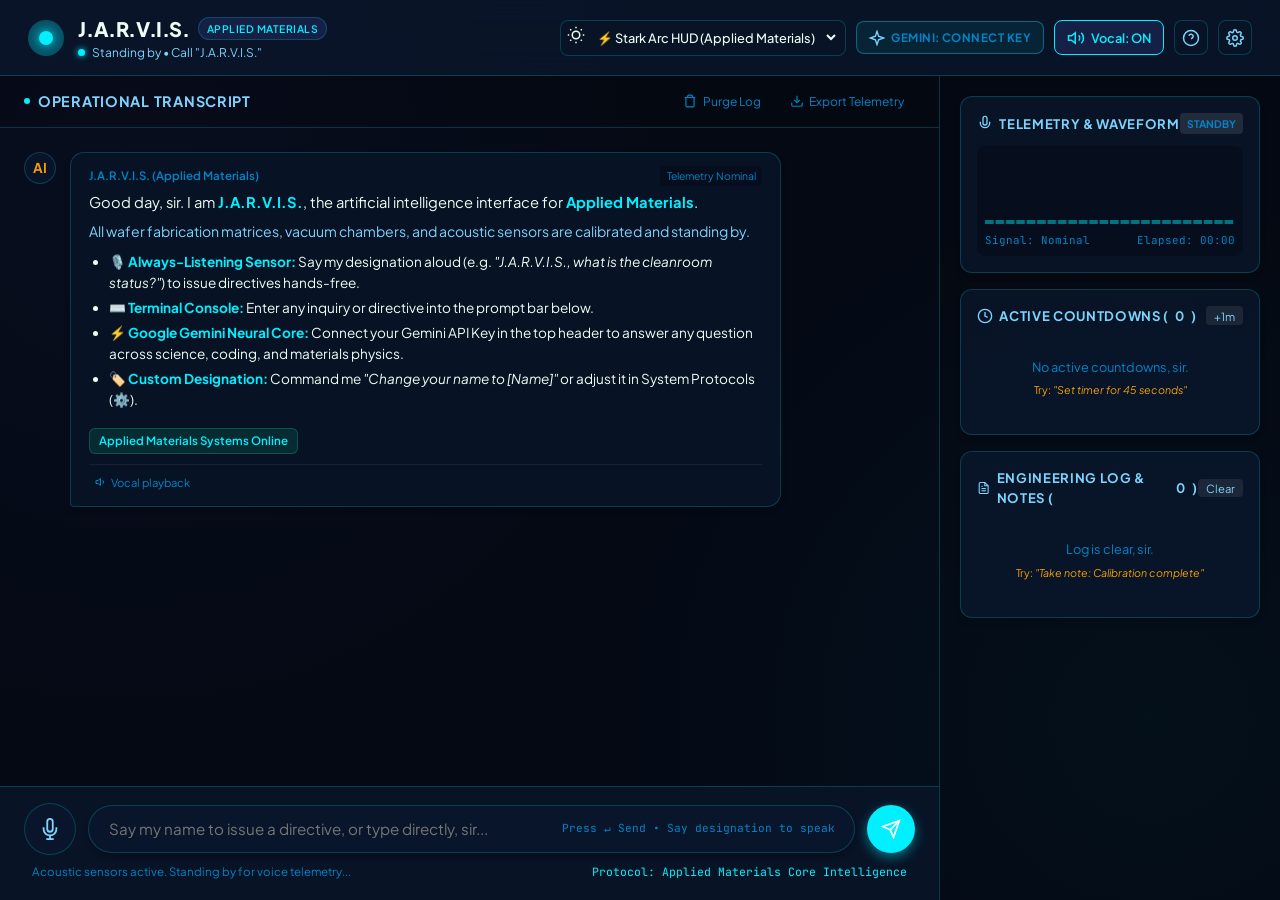
==== index.html @ e37ad1b0 "feat: implement frontend styling, layout, and assistant interface for VOXAI" ====
<!DOCTYPE html>
<html lang="en" data-theme="stark">
<head>
  <meta charset="UTF-8">
  <meta name="viewport" content="width=device-width, initial-scale=1.0">
  <title>J.A.R.V.I.S. - Applied Materials Systems Interface</title>
  <link rel="stylesheet" href="css/styles.css">
  <link rel="preconnect" href="https://fonts.googleapis.com">
  <link rel="preconnect" href="https://fonts.gstatic.com" crossorigin>
  <link href="https://fonts.googleapis.com/css2?family=Plus+Jakarta+Sans:wght@300;400;500;600;700;800&family=JetBrains+Mono:wght@400;500;700&display=swap" rel="stylesheet">
</head>
<body>
  <div class="app-layout">
    <!-- Header -->
    <header class="app-header">
      <div class="header-left">
        <div class="brand-logo">
          <div class="ai-orb" id="aiOrb" title="Arc Reactor Interface">
            <span class="orb-core"></span>
            <span class="orb-glow"></span>
          </div>
          <div class="brand-text">
            <h1><span id="assistantNameLabel">J.A.R.V.I.S.</span> <span class="badge">Applied Materials</span></h1>
            <p class="status-indicator" id="systemStatus">
              <span class="status-dot"></span>
              <span class="status-text">All Systems Nominal</span>
            </p>
          </div>
        </div>
      </div>

      <div class="header-right">
        <!-- Theme Selector -->
        <div class="control-group">
          <label for="themeSelect" class="icon-btn" title="Change Visual Protocol">
            <svg width="18" height="18" viewBox="0 0 24 24" fill="none" stroke="currentColor" stroke-width="2">
              <circle cx="12" cy="12" r="5"/>
              <path d="M12 1v2M12 21v2M4.22 4.22l1.42 1.42M18.36 18.36l1.42 1.42M1 12h2M21 12h2M4.22 19.78l1.42-1.42M18.36 5.64l1.42-1.42"/>
            </svg>
          </label>
          <select id="themeSelect" class="theme-dropdown" title="Select Visual Protocol">
            <option value="stark" selected>⚡ Stark Arc HUD (Applied Materials)</option>
            <option value="dark">🌙 Default Dark HUD</option>
            <option value="light">☀️ Default Light HUD</option>
          </select>
        </div>

        <!-- Gemini Core Quick Status / Connect Button -->
        <button id="geminiCoreBtn" class="action-btn gemini-btn" title="Gemini Neural Core Status & Key Configuration">
          <svg class="icon-sparkle" width="16" height="16" viewBox="0 0 24 24" fill="none" stroke="currentColor" stroke-width="2">
            <path d="M12 2l2.4 7.2L22 12l-7.6 2.8L12 22l-2.4-7.2L2 12l7.6-2.8z"></path>
          </svg>
          <span id="geminiCorePill" class="core-pill offline">Gemini: Connect Key</span>
        </button>

        <!-- Voice Output Toggle -->
        <button id="ttsToggleBtn" class="action-btn active" title="Toggle Vocal Synthesis">
          <svg class="icon-speaker" width="18" height="18" viewBox="0 0 24 24" fill="none" stroke="currentColor" stroke-width="2">
            <polygon points="11 5 6 9 2 9 2 15 6 15 11 19 11 5"></polygon>
            <path class="sound-wave" d="M19.07 4.93a10 10 0 0 1 0 14.14M15.54 8.46a5 5 0 0 1 0 7.07"></path>
          </svg>
          <span class="btn-label">Vocal: ON</span>
        </button>

        <!-- Command Cheatsheet / Info Modal Button -->
        <button id="helpModalBtn" class="action-btn icon-only" title="Voice Protocols Guide">
          <svg width="18" height="18" viewBox="0 0 24 24" fill="none" stroke="currentColor" stroke-width="2">
            <circle cx="12" cy="12" r="10"></circle>
            <path d="M9.09 9a3 3 0 0 1 5.83 1c0 2-3 3-3 3"></path>
            <line x1="12" y1="17" x2="12.01" y2="17"></line>
          </svg>
        </button>

        <!-- Settings Modal Button -->
        <button id="settingsModalBtn" class="action-btn icon-only" title="System Settings & Designation">
          <svg width="18" height="18" viewBox="0 0 24 24" fill="none" stroke="currentColor" stroke-width="2">
            <circle cx="12" cy="12" r="3"></circle>
            <path d="M19.4 15a1.65 1.65 0 0 0 .33 1.82l.06.06a2 2 0 0 1 0 2.83 2 2 0 0 1-2.83 0l-.06-.06a1.65 1.65 0 0 0-1.82-.33 1.65 1.65 0 0 0-1 1.51V21a2 2 0 0 1-2 2 2 2 0 0 1-2-2v-.09A1.65 1.65 0 0 0 9 19.4a1.65 1.65 0 0 0-1.82.33l-.06.06a2 2 0 0 1-2.83 0 2 2 0 0 1 0-2.83l.06-.06a1.65 1.65 0 0 0 .33-1.82 1.65 1.65 0 0 0-1.51-1H3a2 2 0 0 1-2-2 2 2 0 0 1 2-2h.09A1.65 1.65 0 0 0 4.6 9a1.65 1.65 0 0 0-.33-1.82l-.06-.06a2 2 0 0 1 0-2.83 2 2 0 0 1 2.83 0l.06.06a1.65 1.65 0 0 0 1.82.33H9a1.65 1.65 0 0 0 1-1.51V3a2 2 0 0 1 2-2 2 2 0 0 1 2 2v.09a1.65 1.65 0 0 0 1 1.51 1.65 1.65 0 0 0 1.82-.33l.06-.06a2 2 0 0 1 2.83 0 2 2 0 0 1 0 2.83l-.06.06a1.65 1.65 0 0 0-.33 1.82V9a1.65 1.65 0 0 0 1.51 1H21a2 2 0 0 1 2 2 2 2 0 0 1-2 2h-.09a1.65 1.65 0 0 0-1.51 1z"></path>
          </svg>
        </button>
      </div>
    </header>

    <!-- Main Workspace -->
    <main class="main-workspace">
      <!-- Chat & Conversation Feed -->
      <section class="chat-section">
        <div class="chat-header-bar">
          <div class="chat-title">
            <span class="dot"></span>
            <h2>Operational Transcript</h2>
          </div>
          <div class="chat-actions">
            <button id="clearChatBtn" class="ghost-btn" title="Purge operational transcript">
              <svg width="14" height="14" viewBox="0 0 24 24" fill="none" stroke="currentColor" stroke-width="2">
                <polyline points="3 6 5 6 21 6"></polyline>
                <path d="M19 6v14a2 2 0 0 1-2 2H7a2 2 0 0 1-2-2V6m3 0V4a2 2 0 0 1 2-2h4a2 2 0 0 1 2 2v2"></path>
              </svg>
              Purge Log
            </button>
            <button id="exportChatBtn" class="ghost-btn" title="Export transcript as text">
              <svg width="14" height="14" viewBox="0 0 24 24" fill="none" stroke="currentColor" stroke-width="2">
                <path d="M21 15v4a2 2 0 0 1-2 2H5a2 2 0 0 1-2-2v-4"></path>
                <polyline points="7 10 12 15 17 10"></polyline>
                <line x1="12" y1="15" x2="12" y2="3"></line>
              </svg>
              Export Telemetry
            </button>
          </div>
        </div>

        <!-- Chat Messages Container -->
        <div class="chat-messages" id="chatMessages">
          <!-- Injected via JS -->
        </div>

        <!-- Live Speech Recognition Interim Preview Toast -->
        <div class="speech-interim-box" id="interimBox">
          <div class="speech-pulse-ring"></div>
          <span class="interim-label">Audio Sensor:</span>
          <span class="interim-text" id="interimText">"Awaiting vocal input..."</span>
        </div>

        <!-- Unified Input Bar (Text + Voice) -->
        <div class="input-container">
          <form id="inputForm" class="input-form">
            <!-- Voice Recognition Microphone Button -->
            <button type="button" id="micBtn" class="mic-button" title="Speak to J.A.R.V.I.S. (Click to Engage / Disengage)">
              <div class="mic-ripple"></div>
              <div class="mic-inner">
                <svg class="mic-icon" width="22" height="22" viewBox="0 0 24 24" fill="none" stroke="currentColor" stroke-width="2">
                  <path d="M12 1a3 3 0 0 0-3 3v8a3 3 0 0 0 6 0V4a3 3 0 0 0-3-3z"></path>
                  <path d="M19 10v2a7 7 0 0 1-14 0v-2"></path>
                  <line x1="12" y1="19" x2="12" y2="23"></line>
                  <line x1="8" y1="23" x2="16" y2="23"></line>
                </svg>
              </div>
            </button>

            <!-- Text Input Area -->
            <div class="input-text-wrapper">
              <input 
                type="text" 
                id="textInput" 
                class="text-input" 
                placeholder="Say my name to issue a directive, or type directly, sir..." 
                autocomplete="off"
              />
              <span class="shortcut-hint">Press ↵ Send • Say designation to speak</span>
            </div>

            <!-- Send Button -->
            <button type="submit" id="sendBtn" class="send-button" title="Execute Command">
              <svg width="20" height="20" viewBox="0 0 24 24" fill="none" stroke="currentColor" stroke-width="2">
                <line x1="22" y1="2" x2="11" y2="13"></line>
                <polygon points="22 2 15 22 11 13 2 9 22 2"></polygon>
              </svg>
            </button>
          </form>

          <div class="input-footer">
            <span class="mic-status-label" id="micStatusLabel">Acoustic sensors active. Standing by for voice telemetry...</span>
            <span class="model-badge" id="modeBadge">Protocol: Applied Materials Core Intelligence</span>
          </div>
        </div>
      </section>

      <!-- Interactive Command & Action Widgets Sidebar -->
      <aside class="action-sidebar">
        <!-- Live Visual Voice Card -->
        <div class="widget-card voice-visual-card">
          <div class="card-header">
            <h3>
              <svg width="16" height="16" viewBox="0 0 24 24" fill="none" stroke="currentColor" stroke-width="2">
                <path d="M12 2a3 3 0 0 0-3 3v7a3 3 0 0 0 6 0V5a3 3 0 0 0-3-3Z"></path>
                <path d="M19 10v2a7 7 0 0 1-14 0v-2"></path>
              </svg>
              Telemetry & Waveform
            </h3>
            <span class="live-pill" id="liveAudioPill">STANDBY</span>
          </div>
          <div class="canvas-visual-box">
            <canvas id="liveBarsCanvas" width="280" height="70"></canvas>
            <div class="visual-meta">
              <span id="speechConfidence">Signal: Nominal</span>
              <span id="speechDuration">Elapsed: 00:00</span>
            </div>
          </div>
        </div>

        <!-- Active Timers Widget -->
        <div class="widget-card timers-widget">
          <div class="card-header">
            <h3>
              <svg width="16" height="16" viewBox="0 0 24 24" fill="none" stroke="currentColor" stroke-width="2">
                <circle cx="12" cy="12" r="10"></circle>
                <polyline points="12 6 12 12 16 14"></polyline>
              </svg>
              Active Countdowns (<span id="timerCount">0</span>)
            </h3>
            <button id="addQuickTimerBtn" class="mini-add-btn" title="Add 1m timer">+1m</button>
          </div>
          <div class="timers-list" id="timersList">
            <div class="empty-state" id="emptyTimers">
              <p>No active countdowns, sir.</p>
              <small>Try: <em>"Set timer for 45 seconds"</em></small>
            </div>
          </div>
        </div>

        <!-- Sticky Notes & Voice Memo Pad -->
        <div class="widget-card notes-widget">
          <div class="card-header">
            <h3>
              <svg width="16" height="16" viewBox="0 0 24 24" fill="none" stroke="currentColor" stroke-width="2">
                <path d="M14 2H6a2 2 0 0 0-2 2v16a2 2 0 0 0 2 2h12a2 2 0 0 0 2-2V8z"></path>
                <polyline points="14 2 14 8 20 8"></polyline>
                <line x1="16" y1="13" x2="8" y2="13"></line>
                <line x1="16" y1="17" x2="8" y2="17"></line>
                <polyline points="10 9 9 9 8 9"></polyline>
              </svg>
              Engineering Log & Notes (<span id="notesCount">0</span>)
            </h3>
            <button id="clearNotesBtn" class="mini-clear-btn" title="Clear all notes">Clear</button>
          </div>
          <div class="notes-list" id="notesList">
            <div class="empty-state" id="emptyNotes">
              <p>Log is clear, sir.</p>
              <small>Try: <em>"Take note: Calibration complete"</em></small>
            </div>
          </div>
        </div>
      </aside>
    </main>

    <!-- Settings Modal -->
    <div class="modal-overlay" id="settingsModal" aria-hidden="true">
      <div class="modal-window">
        <div class="modal-header">
          <h2>System Protocols & Customization</h2>
          <button class="modal-close-btn" id="closeSettingsBtn">&times;</button>
        </div>
        <div class="modal-body">
          <!-- Assistant Name Customization -->
          <div class="setting-section">
            <h3>Assistant Designation & Identity</h3>
            <p class="section-desc">You may re-designate the Applied Materials AI system to any moniker (e.g. J.A.R.V.I.S., F.R.I.D.A.Y., E.D.I.T.H., or a name of your choice). You can also command me vocally: <em>"Change your name to..."</em></p>
            <div class="form-row">
              <label for="assistantNameInput">Assistant Call-Sign / Name:</label>
              <input type="text" id="assistantNameInput" class="form-input" value="J.A.R.V.I.S." placeholder="e.g. J.A.R.V.I.S.">
            </div>
            <button id="saveAssistantNameBtn" class="primary-btn">Update Designation</button>
          </div>

          <!-- Voice Synthesis Settings -->
          <div class="setting-section">
            <h3>Vocal Synthesis & Acoustic Profile (Text-to-Speech)</h3>
            <div class="form-row">
              <label for="voiceGenderSelect">Vocal Profile:</label>
              <select id="voiceGenderSelect" class="form-select">
                <option value="male" selected>👨 Male Vocal Profile (J.A.R.V.I.S. Standard)</option>
                <option value="female">👩 Female Vocal Profile (F.R.I.D.A.Y. Standard)</option>
                <option value="all">🌐 All System Voices</option>
              </select>
            </div>
            <div class="form-row">
              <label for="voiceSelect">Active Voice Engine:</label>
              <select id="voiceSelect" class="form-select">
                <option value="">Default System Voice</option>
              </select>
            </div>
            <div class="form-row">
              <label for="voiceRate">Cadence Speed: <span id="rateValue">1.0x</span></label>
              <input type="range" id="voiceRate" min="0.5" max="2.0" step="0.05" value="1.0" class="form-range">
            </div>
            <div class="form-row">
              <label for="voicePitch">Vocal Pitch: <span id="pitchValue">1.0</span></label>
              <input type="range" id="voicePitch" min="0.5" max="1.5" step="0.05" value="1.0" class="form-range">
            </div>
            <button id="testVoiceBtn" class="secondary-btn">Test Vocal Module</button>
          </div>

          <!-- Speech Recognition Settings -->
          <div class="setting-section">
            <h3>Acoustic Sensors (Speech-to-Text)</h3>
            <div class="form-row">
              <label for="langSelect">Sensor Language Protocol:</label>
              <select id="langSelect" class="form-select">
                <option value="en-US">English (United States)</option>
                <option value="en-GB">English (United Kingdom)</option>
                <option value="es-ES">Spanish (Spain)</option>
                <option value="fr-FR">French (France)</option>
                <option value="de-DE">German (Germany)</option>
                <option value="ja-JP">Japanese (Japan)</option>
                <option value="zh-CN">Chinese (Mandarin)</option>
                <option value="hi-IN">Hindi (India)</option>
              </select>
            </div>
            <div class="form-row checkbox-row">
              <input type="checkbox" id="continuousMicCheck">
              <label for="continuousMicCheck">Continuous Acoustic Monitoring (Keeps sensors active between phrases)</label>
            </div>
            <div class="form-row checkbox-row">
              <input type="checkbox" id="soundEffectsCheck" checked>
              <label for="soundEffectsCheck">Auditory Feedback Chimes (Sensors engage & countdown alerts)</label>
            </div>
          </div>

          <!-- Google Gemini AI Neural Core -->
          <div class="setting-section gemini-setting-card">
            <h3>⚡ Google Gemini AI Neural Uplink</h3>
            <p class="section-desc">
              Connect your Google Gemini API Key to enable J.A.R.V.I.S. to answer any question across the entirety of science, technology, mathematics, Applied Materials semiconductor physics, or general knowledge.
              <br>
              <a href="https://aistudio.google.com/app/apikey" target="_blank" rel="noopener noreferrer" class="link-highlight">
                Get a free Google Gemini API key at Google AI Studio &rarr;
              </a>
            </p>
            <div class="form-row">
              <label for="geminiApiKey">Gemini API Key:</label>
              <div class="api-key-group">
                <input type="password" id="geminiApiKey" class="form-input" placeholder="AIzaSy..." autocomplete="off">
                <button type="button" id="toggleApiKeyVisBtn" class="secondary-btn icon-only" title="Show or Hide API Key">
                  <svg width="16" height="16" viewBox="0 0 24 24" fill="none" stroke="currentColor" stroke-width="2">
                    <path d="M1 12s4-8 11-8 11 8 11 8-4 8-11 8-11-8-11-8z"></path>
                    <circle cx="12" cy="12" r="3"></circle>
                  </svg>
                </button>
              </div>
            </div>
            <div class="form-row">
              <label for="geminiModelSelect">Gemini Model Architecture:</label>
              <select id="geminiModelSelect" class="form-select">
                <option value="gemini-3.5" selected>Gemini 3.5</option>
                <option value="gemini-3.1">Gemini 3.1</option>
                <option value="gemini-3.1-pro">Gemini 3.1 Pro</option>
                <option value="gemini-4-hydrogen">Gemini 4 Hydrogen</option>
                <option value="gemini-4-argon">Gemini 4 Argon</option>
              </select>
            </div>
            <div class="api-btn-row">
              <button id="saveApiKeyBtn" class="primary-btn">Connect & Verify Key</button>
              <button id="clearApiKeyBtn" class="ghost-btn">Disconnect Key</button>
            </div>
            <div id="geminiVerifyStatus" class="verify-status"></div>
          </div>
        </div>
      </div>
    </div>

    <!-- Commands Help Modal -->
    <div class="modal-overlay" id="helpModal" aria-hidden="true">
      <div class="modal-window">
        <div class="modal-header">
          <h2>🎙️ J.A.R.V.I.S. Command Protocols</h2>
          <button class="modal-close-btn" id="closeHelpBtn">&times;</button>
        </div>
        <div class="modal-body">
          <p class="intro-p">Engage acoustic sensors by clicking the <strong>Arc Reactor icon</strong> or holding the <strong>Spacebar</strong>. You may also enter commands directly in the console.</p>
          
          <div class="help-grid">
            <div class="help-card">
              <h4>🏷️ Designation & Renaming</h4>
              <ul>
                <li>"Change your name to F.R.I.D.A.Y."</li>
                <li>"Call yourself J.A.R.V.I.S."</li>
                <li>"Rename yourself to [Custom Name]"</li>
              </ul>
            </div>
            <div class="help-card">
              <h4>⏱️ Countdowns & Fabrication Timers</h4>
              <ul>
                <li>"Set a timer for 45 seconds"</li>
                <li>"Timer for 5 minutes"</li>
                <li>"Acknowledge" or "Stop alarm"</li>
                <li>"Cancel all timers"</li>
              </ul>
            </div>
            <div class="help-card">
              <h4>⚡ Interface HUD Protocols</h4>
              <ul>
                <li>"Change theme to Stark" (Stark Arc HUD)</li>
                <li>"Switch theme to Dark" (Default Dark HUD)</li>
                <li>"Set theme to Light" (Default Light HUD)</li>
              </ul>
            </div>
            <div class="help-card">
              <h4>📝 Engineering Logs</h4>
              <ul>
                <li>"Take a note: Inspect CVD chamber pressure"</li>
                <li>"Note: Cleanroom wafer batch 42"</li>
                <li>"Clear all notes"</li>
              </ul>
            </div>
            <div class="help-card">
              <h4>🧮 Precision Calculations</h4>
              <ul>
                <li>"Calculate 300 times 14"</li>
                <li>"What is 15% of 850?"</li>
                <li>"Square root of 256"</li>
              </ul>
            </div>
            <div class="help-card">
              <h4>🔬 Applied Materials & Telemetry</h4>
              <ul>
                <li>"Status report on cleanroom systems"</li>
                <li>"Explain chemical vapor deposition"</li>
                <li>"What is atomic layer deposition?"</li>
              </ul>
            </div>
          </div>
        </div>
      </div>
    </div>
  </div>

  <!-- Audio Tone Synthesizer & Alarm (via Web Audio API) -->
  <audio id="alarmAudio" preload="auto"></audio>

  <!-- Scripts -->
  <script src="js/speech.js"></script>
  <script src="js/commands.js"></script>
  <script src="js/ai.js"></script>
  <script src="js/app.js"></script>
</body>
</html>
---- css/styles.css ----
/* ==========================================================================
   VOXAI - VOICE & TEXT ASSISTANT SYSTEM STYLES
   ========================================================================== */

/* ---------- CSS VARIABLES & THEMES ---------- */
:root, [data-theme="stark"] {
  --bg-primary: #040914;
  --bg-secondary: #081326;
  --bg-card: rgba(11, 23, 44, 0.8);
  --bg-card-hover: rgba(16, 36, 68, 0.9);
  --border-color: rgba(0, 240, 255, 0.2);
  --border-focus: #00f0ff;
  --text-main: #f0fdf4;
  --text-muted: #7dd3fc;
  --text-dim: #0284c7;
  --accent-primary: #00f0ff;
  --accent-primary-hover: #00cce0;
  --accent-secondary: #f59e0b;
  --accent-glow: rgba(0, 240, 255, 0.45);
  --mic-active: #ef4444;
  --mic-active-glow: rgba(239, 68, 68, 0.5);
  --success: #00f0ff;
  --warning: #f59e0b;
  --user-msg-bg: linear-gradient(135deg, #0369a1, #0284c7);
  --ai-msg-bg: rgba(8, 20, 38, 0.92);
  --glass-blur: blur(16px);
  --shadow-sm: 0 4px 6px -1px rgba(0, 0, 0, 0.3);
  --shadow-lg: 0 10px 25px -5px rgba(0, 0, 0, 0.5), 0 8px 10px -6px rgba(0, 0, 0, 0.5);
  --font-main: 'Plus Jakarta Sans', -apple-system, BlinkMacSystemFont, 'Segoe UI', Roboto, sans-serif;
  --font-mono: 'JetBrains Mono', monospace;
}

[data-theme="dark"], [data-theme="midnight"] {
  --bg-primary: #0b0f19;
  --bg-secondary: #111827;
  --bg-card: rgba(17, 24, 39, 0.85);
  --bg-card-hover: rgba(31, 41, 55, 0.95);
  --border-color: rgba(255, 255, 255, 0.1);
  --border-focus: #38bdf8;
  --text-main: #f9fafb;
  --text-muted: #9ca3af;
  --text-dim: #6b7280;
  --accent-primary: #38bdf8;
  --accent-primary-hover: #0284c7;
  --accent-secondary: #818cf8;
  --accent-glow: rgba(56, 189, 248, 0.35);
  --mic-active: #ef4444;
  --mic-active-glow: rgba(239, 68, 68, 0.45);
  --success: #10b981;
  --warning: #f59e0b;
  --user-msg-bg: linear-gradient(135deg, #1e293b, #334155);
  --ai-msg-bg: rgba(17, 24, 39, 0.9);
}

[data-theme="light"] {
  --bg-primary: #f8fafc;
  --bg-secondary: #ffffff;
  --bg-card: rgba(255, 255, 255, 0.85);
  --bg-card-hover: #f1f5f9;
  --border-color: rgba(0, 0, 0, 0.08);
  --border-focus: #4f46e5;
  --text-main: #0f172a;
  --text-muted: #475569;
  --text-dim: #94a3b8;
  --accent-primary: #4f46e5;
  --accent-primary-hover: #4338ca;
  --accent-secondary: #0284c7;
  --accent-glow: rgba(79, 70, 229, 0.25);
  --mic-active: #dc2626;
  --mic-active-glow: rgba(220, 38, 38, 0.35);
  --success: #059669;
  --warning: #d97706;
  --user-msg-bg: linear-gradient(135deg, #4f46e5, #6366f1);
  --ai-msg-bg: #f1f5f9;
  --shadow-sm: 0 2px 4px rgba(0, 0, 0, 0.05);
  --shadow-lg: 0 10px 25px -5px rgba(0, 0, 0, 0.1);
}

/* ---------- BASE RESET & GENERAL ---------- */
* {
  box-sizing: border-box;
  margin: 0;
  padding: 0;
  transition: background-color 0.25s ease, border-color 0.25s ease, color 0.2s ease;
}

body {
  font-family: var(--font-main);
  background-color: var(--bg-primary);
  color: var(--text-main);
  min-height: 100vh;
  line-height: 1.5;
  overflow-x: hidden;
  background-image: 
    radial-gradient(circle at 10% 20%, rgba(99, 102, 241, 0.05) 0%, transparent 40%),
    radial-gradient(circle at 90% 80%, rgba(6, 182, 212, 0.05) 0%, transparent 40%);
}

button, input, select, textarea {
  font-family: inherit;
  font-size: 100%;
}

button {
  cursor: pointer;
  border: none;
  background: none;
  outline: none;
}

/* ---------- APP LAYOUT ---------- */
.app-layout {
  display: flex;
  flex-direction: column;
  height: 100vh;
  max-width: 1600px;
  margin: 0 auto;
}

/* ---------- HEADER ---------- */
.app-header {
  display: flex;
  align-items: center;
  justify-content: space-between;
  padding: 0.85rem 1.75rem;
  background-color: var(--bg-card);
  backdrop-filter: var(--glass-blur);
  border-bottom: 1px solid var(--border-color);
  z-index: 20;
  gap: 1rem;
}

.header-left {
  display: flex;
  align-items: center;
}

.brand-logo {
  display: flex;
  align-items: center;
  gap: 0.9rem;
}

/* Pulsing AI Orb */
.ai-orb {
  position: relative;
  width: 36px;
  height: 36px;
  display: flex;
  align-items: center;
  justify-content: center;
}

.orb-core {
  width: 14px;
  height: 14px;
  background: var(--accent-primary);
  border-radius: 50%;
  box-shadow: 0 0 12px var(--accent-primary);
  z-index: 2;
  transition: transform 0.3s ease, background-color 0.3s ease;
}

.orb-glow {
  position: absolute;
  width: 100%;
  height: 100%;
  border-radius: 50%;
  background: var(--accent-glow);
  opacity: 0.6;
  animation: orbPulse 2.8s infinite ease-in-out;
}

@keyframes orbPulse {
  0%, 100% { transform: scale(0.85); opacity: 0.4; }
  50% { transform: scale(1.2); opacity: 0.8; }
}

/* Orb States */
.ai-orb.listening .orb-core {
  background: var(--mic-active);
  box-shadow: 0 0 18px var(--mic-active);
  transform: scale(1.2);
}
.ai-orb.listening .orb-glow {
  background: var(--mic-active-glow);
  animation: orbPulse 0.9s infinite ease-in-out;
}

.ai-orb.speaking .orb-core {
  background: var(--accent-secondary);
  box-shadow: 0 0 18px var(--accent-secondary);
}
.ai-orb.speaking .orb-glow {
  background: rgba(6, 182, 212, 0.5);
  animation: orbPulse 1.2s infinite ease-in-out;
}

.brand-text h1 {
  font-size: 1.25rem;
  font-weight: 800;
  letter-spacing: -0.02em;
  display: flex;
  align-items: center;
  gap: 0.5rem;
}

.brand-text .badge {
  font-size: 0.65rem;
  font-weight: 600;
  text-transform: uppercase;
  letter-spacing: 0.05em;
  background: rgba(99, 102, 241, 0.15);
  color: var(--accent-primary);
  padding: 0.15rem 0.5rem;
  border-radius: 999px;
  border: 1px solid var(--border-color);
}

.status-indicator {
  display: flex;
  align-items: center;
  gap: 0.4rem;
  font-size: 0.75rem;
  color: var(--text-muted);
}

.status-dot {
  width: 7px;
  height: 7px;
  border-radius: 50%;
  background-color: var(--success);
  box-shadow: 0 0 6px var(--success);
}

.status-indicator.listening .status-dot {
  background-color: var(--mic-active);
  box-shadow: 0 0 8px var(--mic-active);
}

.status-indicator.speaking .status-dot {
  background-color: var(--accent-secondary);
  box-shadow: 0 0 8px var(--accent-secondary);
}

/* Header Right Controls */
.header-right {
  display: flex;
  align-items: center;
  gap: 0.6rem;
}

.control-group {
  display: flex;
  align-items: center;
  background: var(--bg-secondary);
  border: 1px solid var(--border-color);
  border-radius: 8px;
  padding: 0.15rem 0.4rem;
}

.theme-dropdown {
  background: transparent;
  color: var(--text-main);
  border: none;
  font-size: 0.8rem;
  font-weight: 500;
  padding: 0.35rem 0.5rem;
  outline: none;
  cursor: pointer;
}

.theme-dropdown option {
  background-color: var(--bg-secondary);
  color: var(--text-main);
}

.action-btn {
  display: flex;
  align-items: center;
  gap: 0.4rem;
  padding: 0.45rem 0.75rem;
  border-radius: 8px;
  font-size: 0.8rem;
  font-weight: 600;
  color: var(--text-muted);
  background: var(--bg-secondary);
  border: 1px solid var(--border-color);
  transition: all 0.2s ease;
}

.action-btn:hover {
  color: var(--text-main);
  border-color: var(--accent-primary);
  background: var(--bg-card-hover);
}

.action-btn.active {
  background: rgba(99, 102, 241, 0.15);
  color: var(--accent-primary);
  border-color: var(--accent-primary);
}

.action-btn.icon-only {
  padding: 0.45rem;
}

/* ---------- MAIN WORKSPACE ---------- */
.main-workspace {
  display: grid;
  grid-template-columns: 1fr 340px;
  flex: 1;
  overflow: hidden;
  position: relative;
}

/* ---------- CHAT SECTION ---------- */
.chat-section {
  display: flex;
  flex-direction: column;
  height: 100%;
  border-right: 1px solid var(--border-color);
  overflow: hidden;
  position: relative;
}

.chat-header-bar {
  display: flex;
  align-items: center;
  justify-content: space-between;
  padding: 0.75rem 1.5rem;
  border-bottom: 1px solid var(--border-color);
  background: rgba(0, 0, 0, 0.15);
}

.chat-title {
  display: flex;
  align-items: center;
  gap: 0.5rem;
}

.chat-title .dot {
  width: 6px;
  height: 6px;
  border-radius: 50%;
  background: var(--accent-primary);
}

.chat-title h2 {
  font-size: 0.9rem;
  font-weight: 700;
  color: var(--text-muted);
  text-transform: uppercase;
  letter-spacing: 0.05em;
}

.chat-actions {
  display: flex;
  gap: 0.5rem;
}

.ghost-btn {
  display: flex;
  align-items: center;
  gap: 0.35rem;
  padding: 0.3rem 0.6rem;
  border-radius: 6px;
  font-size: 0.75rem;
  color: var(--text-dim);
  border: 1px solid transparent;
  transition: all 0.2s;
}

.ghost-btn:hover {
  color: var(--text-main);
  background: rgba(255, 255, 255, 0.05);
  border-color: var(--border-color);
}

/* Messages Feed */
.chat-messages {
  flex: 1;
  overflow-y: auto;
  padding: 1.5rem;
  display: flex;
  flex-direction: column;
  gap: 1.25rem;
  scroll-behavior: smooth;
}

.chat-messages::-webkit-scrollbar {
  width: 6px;
}
.chat-messages::-webkit-scrollbar-thumb {
  background: rgba(255, 255, 255, 0.1);
  border-radius: 3px;
}

.message-row {
  display: flex;
  gap: 0.85rem;
  max-width: 85%;
  animation: messageSlideIn 0.25s cubic-bezier(0.16, 1, 0.3, 1);
}

@keyframes messageSlideIn {
  from {
    opacity: 0;
    transform: translateY(8px);
  }
  to {
    opacity: 1;
    transform: translateY(0);
  }
}

.message-row.user {
  align-self: flex-end;
  flex-direction: row-reverse;
}

.message-row.ai {
  align-self: flex-start;
}

.avatar {
  width: 32px;
  height: 32px;
  border-radius: 50%;
  display: flex;
  align-items: center;
  justify-content: center;
  flex-shrink: 0;
  font-size: 0.85rem;
  font-weight: 700;
}

.message-row.user .avatar {
  background: linear-gradient(135deg, #6366f1, #8b5cf6);
  color: white;
  box-shadow: 0 2px 8px rgba(99, 102, 241, 0.4);
}

.message-row.ai .avatar {
  background: var(--bg-card);
  border: 1px solid var(--border-color);
  color: var(--accent-secondary);
}

.message-bubble {
  padding: 0.85rem 1.15rem;
  border-radius: 14px;
  font-size: 0.92rem;
  position: relative;
  box-shadow: var(--shadow-sm);
  line-height: 1.55;
  word-break: break-word;
}

.message-row.user .message-bubble {
  background: var(--user-msg-bg);
  color: white;
  border-bottom-right-radius: 4px;
}

.message-row.ai .message-bubble {
  background: var(--ai-msg-bg);
  color: var(--text-main);
  border: 1px solid var(--border-color);
  border-bottom-left-radius: 4px;
}

.msg-header {
  display: flex;
  align-items: center;
  justify-content: space-between;
  gap: 1rem;
  margin-bottom: 0.35rem;
  font-size: 0.72rem;
  color: rgba(255, 255, 255, 0.6);
}

.message-row.ai .msg-header {
  color: var(--text-dim);
}

.msg-sender {
  font-weight: 600;
}

.input-badge {
  display: inline-flex;
  align-items: center;
  gap: 0.25rem;
  font-size: 0.65rem;
  padding: 0.1rem 0.4rem;
  border-radius: 4px;
  background: rgba(0, 0, 0, 0.2);
}

/* Action Tag & Result Cards inside AI Message */
.action-tag {
  display: inline-flex;
  align-items: center;
  gap: 0.35rem;
  font-size: 0.72rem;
  font-weight: 600;
  padding: 0.2rem 0.55rem;
  border-radius: 6px;
  background: rgba(99, 102, 241, 0.15);
  color: var(--accent-primary);
  border: 1px solid var(--border-color);
  margin-top: 0.6rem;
}

.action-tag.success {
  background: rgba(16, 185, 129, 0.15);
  color: var(--success);
  border-color: rgba(16, 185, 129, 0.3);
}

.action-tag.warning {
  background: rgba(245, 158, 11, 0.15);
  color: var(--warning);
  border-color: rgba(245, 158, 11, 0.3);
}

.bubble-footer {
  display: flex;
  align-items: center;
  gap: 0.5rem;
  margin-top: 0.6rem;
  padding-top: 0.45rem;
  border-top: 1px solid rgba(255, 255, 255, 0.06);
}

.mini-icon-btn {
  font-size: 0.7rem;
  color: var(--text-dim);
  display: flex;
  align-items: center;
  gap: 0.25rem;
  padding: 0.2rem 0.4rem;
  border-radius: 4px;
}

.mini-icon-btn:hover {
  color: var(--text-main);
  background: rgba(255, 255, 255, 0.08);
}

/* Live Interim Speech Toast */
.speech-interim-box {
  display: none;
  align-items: center;
  gap: 0.75rem;
  margin: 0 1.5rem 0.75rem;
  padding: 0.65rem 1rem;
  background: rgba(239, 68, 68, 0.12);
  border: 1px solid rgba(239, 68, 68, 0.3);
  border-radius: 10px;
  animation: fadeIn 0.2s ease;
}

.speech-interim-box.active {
  display: flex;
}

.speech-pulse-ring {
  width: 10px;
  height: 10px;
  background-color: var(--mic-active);
  border-radius: 50%;
  box-shadow: 0 0 8px var(--mic-active);
  animation: ping 1s cubic-bezier(0, 0, 0.2, 1) infinite;
}

@keyframes ping {
  75%, 100% {
    transform: scale(2);
    opacity: 0;
  }
}

.interim-label {
  font-size: 0.75rem;
  font-weight: 700;
  text-transform: uppercase;
  color: var(--mic-active);
  letter-spacing: 0.05em;
}

.interim-text {
  font-size: 0.88rem;
  color: var(--text-main);
  font-style: italic;
  white-space: nowrap;
  overflow: hidden;
  text-overflow: ellipsis;
}

/* Quick Chips */
.quick-chips-container {
  display: flex;
  align-items: center;
  gap: 0.6rem;
  padding: 0.5rem 1.5rem;
  background: rgba(0, 0, 0, 0.1);
  border-top: 1px solid var(--border-color);
}

.chips-title {
  font-size: 0.72rem;
  font-weight: 700;
  color: var(--text-dim);
  text-transform: uppercase;
  white-space: nowrap;
}

.chips-scroller {
  display: flex;
  gap: 0.5rem;
  overflow-x: auto;
  padding-bottom: 0.2rem;
  scrollbar-width: none;
}
.chips-scroller::-webkit-scrollbar {
  display: none;
}

.chip-btn {
  font-size: 0.75rem;
  white-space: nowrap;
  padding: 0.35rem 0.75rem;
  background: var(--bg-card);
  color: var(--text-muted);
  border: 1px solid var(--border-color);
  border-radius: 999px;
  transition: all 0.2s ease;
}

.chip-btn:hover {
  color: var(--text-main);
  border-color: var(--accent-primary);
  background: var(--bg-card-hover);
  transform: translateY(-1px);
}

/* ---------- INPUT BAR CONTAINER ---------- */
.input-container {
  padding: 1rem 1.5rem 1.25rem;
  background: var(--bg-secondary);
  border-top: 1px solid var(--border-color);
  display: flex;
  flex-direction: column;
  gap: 0.5rem;
}

.input-form {
  display: flex;
  align-items: center;
  gap: 0.75rem;
  position: relative;
}

/* Microphone Button with Ripple Animation */
.mic-button {
  position: relative;
  width: 52px;
  height: 52px;
  border-radius: 50%;
  display: flex;
  align-items: center;
  justify-content: center;
  flex-shrink: 0;
  background: var(--bg-card);
  border: 1px solid var(--border-color);
  color: var(--text-muted);
  transition: all 0.25s ease;
  cursor: pointer;
}

.mic-inner {
  position: relative;
  z-index: 2;
  display: flex;
  align-items: center;
  justify-content: center;
}

.mic-ripple {
  position: absolute;
  width: 100%;
  height: 100%;
  border-radius: 50%;
  background: transparent;
  pointer-events: none;
  z-index: 1;
}

.mic-button:hover {
  background: var(--bg-card-hover);
  color: var(--accent-primary);
  border-color: var(--accent-primary);
  box-shadow: 0 0 15px var(--accent-glow);
}

/* Active Mic (Listening) */
.mic-button.active {
  background: var(--mic-active);
  color: white;
  border-color: var(--mic-active);
  box-shadow: 0 0 25px var(--mic-active-glow);
}

.mic-button.active .mic-ripple {
  animation: micPulseRipple 1.4s infinite cubic-bezier(0, 0.2, 0.8, 1);
}

@keyframes micPulseRipple {
  0% {
    transform: scale(1);
    box-shadow: 0 0 0 0 var(--mic-active-glow);
    opacity: 0.8;
  }
  100% {
    transform: scale(1.6);
    box-shadow: 0 0 0 18px transparent;
    opacity: 0;
  }
}

/* Text Input Wrapper */
.input-text-wrapper {
  position: relative;
  flex: 1;
  display: flex;
  align-items: center;
}

.text-input {
  width: 100%;
  padding: 0.85rem 1.25rem;
  padding-right: 11rem;
  border-radius: 999px;
  background: var(--bg-card);
  border: 1px solid var(--border-color);
  color: var(--text-main);
  font-size: 0.95rem;
  outline: none;
  box-shadow: var(--shadow-sm);
  transition: all 0.25s ease;
}

.text-input:focus {
  border-color: var(--accent-primary);
  box-shadow: 0 0 0 3px var(--accent-glow);
}

.shortcut-hint {
  position: absolute;
  right: 1.25rem;
  font-size: 0.7rem;
  color: var(--text-dim);
  pointer-events: none;
  font-family: var(--font-mono);
}

/* Send Button */
.send-button {
  width: 48px;
  height: 48px;
  border-radius: 50%;
  display: flex;
  align-items: center;
  justify-content: center;
  flex-shrink: 0;
  background: var(--accent-primary);
  color: white;
  box-shadow: 0 4px 12px var(--accent-glow);
  transition: all 0.2s ease;
}

.send-button:hover {
  background: var(--accent-primary-hover);
  transform: scale(1.05);
}

.send-button:active {
  transform: scale(0.95);
}

.input-footer {
  display: flex;
  align-items: center;
  justify-content: space-between;
  padding: 0 0.5rem;
  font-size: 0.72rem;
  color: var(--text-dim);
}

.model-badge {
  font-family: var(--font-mono);
  color: var(--accent-secondary);
}

/* ---------- ACTION SIDEBAR ---------- */
.action-sidebar {
  display: flex;
  flex-direction: column;
  gap: 1rem;
  padding: 1.25rem;
  background: rgba(0, 0, 0, 0.12);
  overflow-y: auto;
}

.widget-card {
  background: var(--bg-card);
  border: 1px solid var(--border-color);
  border-radius: 12px;
  padding: 1rem;
  box-shadow: var(--shadow-sm);
}

.card-header {
  display: flex;
  align-items: center;
  justify-content: space-between;
  margin-bottom: 0.75rem;
}

.card-header h3 {
  font-size: 0.82rem;
  font-weight: 700;
  text-transform: uppercase;
  letter-spacing: 0.05em;
  color: var(--text-muted);
  display: flex;
  align-items: center;
  gap: 0.4rem;
}

.live-pill {
  font-size: 0.65rem;
  font-weight: 700;
  padding: 0.15rem 0.45rem;
  border-radius: 4px;
  background: rgba(255, 255, 255, 0.1);
  color: var(--text-dim);
}

.live-pill.active {
  background: rgba(239, 68, 68, 0.2);
  color: var(--mic-active);
  animation: pulse 1.5s infinite;
}

.canvas-visual-box {
  background: rgba(0, 0, 0, 0.25);
  border-radius: 8px;
  padding: 0.5rem;
  display: flex;
  flex-direction: column;
  align-items: center;
  gap: 0.5rem;
}

#liveBarsCanvas {
  width: 100%;
  height: 70px;
  display: block;
}

.visual-meta {
  width: 100%;
  display: flex;
  justify-content: space-between;
  font-size: 0.68rem;
  color: var(--text-dim);
  font-family: var(--font-mono);
}

/* Timers List */
.timers-list {
  display: flex;
  flex-direction: column;
  gap: 0.6rem;
  max-height: 200px;
  overflow-y: auto;
}

.timer-item {
  background: rgba(0, 0, 0, 0.2);
  border: 1px solid var(--border-color);
  border-radius: 8px;
  padding: 0.6rem 0.8rem;
  display: flex;
  flex-direction: column;
  gap: 0.4rem;
  animation: fadeIn 0.25s ease;
}

.timer-item.ringing {
  border-color: #ef4444;
  background: rgba(239, 68, 68, 0.12);
  box-shadow: 0 0 15px rgba(239, 68, 68, 0.35);
  animation: alertBorderPulse 1s infinite alternate;
}

@keyframes alertBorderPulse {
  0% { border-color: #ef4444; box-shadow: 0 0 6px rgba(239, 68, 68, 0.4); }
  100% { border-color: #f87171; box-shadow: 0 0 18px rgba(239, 68, 68, 0.8); }
}

.ringing-ack-btn {
  background: #ef4444 !important;
  color: white !important;
  font-weight: 700 !important;
  border: 1px solid #f87171 !important;
  box-shadow: 0 0 10px rgba(239, 68, 68, 0.5) !important;
  animation: btnPulse 0.9s infinite alternate;
}

@keyframes btnPulse {
  0% { transform: scale(1); box-shadow: 0 0 4px #ef4444; }
  100% { transform: scale(1.05); box-shadow: 0 0 14px #ef4444; }
}

.timer-header {
  display: flex;
  justify-content: space-between;
  align-items: center;
}

.timer-label {
  font-size: 0.8rem;
  font-weight: 600;
  color: var(--text-main);
}

.timer-digits {
  font-family: var(--font-mono);
  font-size: 1rem;
  font-weight: 700;
  color: var(--accent-secondary);
}

.timer-progress {
  width: 100%;
  height: 4px;
  background: rgba(255, 255, 255, 0.1);
  border-radius: 2px;
  overflow: hidden;
}

.timer-bar {
  height: 100%;
  background: var(--accent-secondary);
  transition: width 1s linear;
}

.timer-controls {
  display: flex;
  justify-content: flex-end;
  gap: 0.4rem;
}

.mini-add-btn, .mini-clear-btn {
  font-size: 0.7rem;
  padding: 0.15rem 0.5rem;
  border-radius: 4px;
  background: rgba(255, 255, 255, 0.08);
  color: var(--text-muted);
}

.mini-add-btn:hover, .mini-clear-btn:hover {
  background: rgba(255, 255, 255, 0.15);
  color: var(--text-main);
}

/* Notes Widget */
.notes-list {
  display: flex;
  flex-direction: column;
  gap: 0.5rem;
  max-height: 220px;
  overflow-y: auto;
}

.note-item {
  background: rgba(0, 0, 0, 0.2);
  border-left: 3px solid var(--accent-primary);
  border-radius: 0 6px 6px 0;
  padding: 0.5rem 0.75rem;
  display: flex;
  align-items: flex-start;
  justify-content: space-between;
  gap: 0.5rem;
  font-size: 0.82rem;
  animation: fadeIn 0.2s ease;
}

.note-text {
  color: var(--text-main);
  flex: 1;
}

.note-delete-btn {
  color: var(--text-dim);
  font-size: 0.9rem;
  padding: 0 0.2rem;
}
.note-delete-btn:hover {
  color: var(--mic-active);
}

.empty-state {
  text-align: center;
  padding: 1.25rem 0.5rem;
  color: var(--text-dim);
  font-size: 0.8rem;
}

.empty-state small {
  display: block;
  margin-top: 0.35rem;
  color: var(--accent-secondary);
}

/* Cheat Sheet / Commands Reference */
.command-categories {
  display: flex;
  flex-direction: column;
  gap: 0.5rem;
}

.cmd-pill-row {
  display: flex;
  flex-direction: column;
  gap: 0.15rem;
  background: rgba(0, 0, 0, 0.15);
  padding: 0.45rem 0.65rem;
  border-radius: 6px;
  border: 1px solid var(--border-color);
}

.cmd-badge {
  font-size: 0.7rem;
  font-weight: 700;
  color: var(--accent-primary);
}

.cmd-example {
  font-size: 0.75rem;
  color: var(--text-muted);
  font-family: var(--font-mono);
}

/* ---------- MODALS ---------- */
.modal-overlay {
  display: none;
  position: fixed;
  inset: 0;
  background: rgba(0, 0, 0, 0.7);
  backdrop-filter: blur(8px);
  z-index: 100;
  align-items: center;
  justify-content: center;
  padding: 1.5rem;
}

.modal-overlay.open {
  display: flex;
  animation: fadeIn 0.2s ease;
}

.modal-window {
  background: var(--bg-secondary);
  border: 1px solid var(--border-color);
  border-radius: 16px;
  width: 100%;
  max-width: 580px;
  max-height: 85vh;
  display: flex;
  flex-direction: column;
  box-shadow: var(--shadow-lg);
  overflow: hidden;
}

.modal-header {
  display: flex;
  align-items: center;
  justify-content: space-between;
  padding: 1.2rem 1.5rem;
  border-bottom: 1px solid var(--border-color);
}

.modal-header h2 {
  font-size: 1.1rem;
  font-weight: 700;
}

.modal-close-btn {
  font-size: 1.6rem;
  color: var(--text-muted);
  line-height: 1;
}

.modal-close-btn:hover {
  color: var(--text-main);
}

.modal-body {
  padding: 1.5rem;
  overflow-y: auto;
  display: flex;
  flex-direction: column;
  gap: 1.5rem;
}

.setting-section {
  display: flex;
  flex-direction: column;
  gap: 0.85rem;
}

.setting-section h3 {
  font-size: 0.95rem;
  font-weight: 700;
  color: var(--accent-primary);
  border-bottom: 1px solid var(--border-color);
  padding-bottom: 0.4rem;
}

.section-desc {
  font-size: 0.8rem;
  color: var(--text-muted);
}

.form-row {
  display: flex;
  flex-direction: column;
  gap: 0.35rem;
}

.form-row label {
  font-size: 0.8rem;
  font-weight: 600;
  color: var(--text-muted);
}

.form-select, .form-input {
  background: var(--bg-card);
  border: 1px solid var(--border-color);
  border-radius: 8px;
  padding: 0.6rem 0.85rem;
  color: var(--text-main);
  font-size: 0.85rem;
  outline: none;
}

.form-select:focus, .form-input:focus {
  border-color: var(--accent-primary);
}

.checkbox-row {
  flex-direction: row;
  align-items: center;
  gap: 0.6rem;
}

.checkbox-row input {
  cursor: pointer;
}

.primary-btn, .secondary-btn {
  padding: 0.6rem 1rem;
  border-radius: 8px;
  font-size: 0.85rem;
  font-weight: 600;
  cursor: pointer;
  align-self: flex-start;
}

.primary-btn {
  background: var(--accent-primary);
  color: white;
}
.primary-btn:hover {
  background: var(--accent-primary-hover);
}

.secondary-btn {
  background: var(--bg-card);
  border: 1px solid var(--border-color);
  color: var(--text-main);
}
.secondary-btn:hover {
  background: var(--bg-card-hover);
  border-color: var(--accent-primary);
}

.help-grid {
  display: grid;
  grid-template-columns: 1fr 1fr;
  gap: 1rem;
}

.help-card {
  background: var(--bg-card);
  border: 1px solid var(--border-color);
  border-radius: 10px;
  padding: 0.85rem;
}

.help-card h4 {
  font-size: 0.85rem;
  font-weight: 700;
  margin-bottom: 0.4rem;
  color: var(--accent-secondary);
}

.help-card ul {
  padding-left: 1.1rem;
  font-size: 0.78rem;
  color: var(--text-muted);
  display: flex;
  flex-direction: column;
  gap: 0.25rem;
}

.intro-p {
  font-size: 0.88rem;
  color: var(--text-muted);
  line-height: 1.6;
}

/* ---------- GEMINI NEURAL CORE STYLES ---------- */
.gemini-btn {
  border-color: rgba(0, 240, 255, 0.35);
  background: rgba(0, 240, 255, 0.08);
}
.gemini-btn:hover {
  background: rgba(0, 240, 255, 0.16);
  border-color: #00f0ff;
  box-shadow: 0 0 12px rgba(0, 240, 255, 0.3);
}

.core-pill {
  font-size: 0.72rem;
  font-weight: 700;
  text-transform: uppercase;
  letter-spacing: 0.04em;
}
.core-pill.offline {
  color: var(--text-dim);
}
.core-pill.online {
  color: #00f0ff;
  text-shadow: 0 0 8px rgba(0, 240, 255, 0.6);
}

.gemini-setting-card {
  background: rgba(0, 240, 255, 0.03);
  border: 1px solid rgba(0, 240, 255, 0.18);
  border-radius: 12px;
  padding: 1.1rem;
}

.link-highlight {
  color: #00f0ff;
  text-decoration: underline;
  font-weight: 600;
  display: inline-block;
  margin-top: 0.3rem;
  font-size: 0.8rem;
}
.link-highlight:hover {
  color: #38bdf8;
}

.api-key-group {
  display: flex;
  gap: 0.5rem;
}
.api-key-group .form-input {
  flex: 1;
}

.api-btn-row {
  display: flex;
  gap: 0.75rem;
  align-items: center;
  margin-top: 0.25rem;
}

.verify-status {
  font-size: 0.8rem;
  font-weight: 600;
  margin-top: 0.4rem;
  display: none;
}
.verify-status.active {
  display: block;
}
.verify-status.success {
  color: #10b981;
}
.verify-status.error {
  color: #ef4444;
}
.verify-status.pending {
  color: #f59e0b;
}

/* Markdown typography inside message bubble */
.message-bubble p {
  margin-bottom: 0.45rem;
}
.message-bubble p:last-child {
  margin-bottom: 0;
}

.message-bubble strong {
  color: var(--accent-primary);
  font-weight: 700;
}

.message-bubble code {
  font-family: var(--font-mono);
  font-size: 0.82rem;
  background: rgba(0, 0, 0, 0.35);
  padding: 0.15rem 0.4rem;
  border-radius: 4px;
  color: #38bdf8;
  border: 1px solid var(--border-color);
}

.message-bubble ul, .message-bubble ol {
  padding-left: 1.25rem;
  margin: 0.4rem 0;
  display: flex;
  flex-direction: column;
  gap: 0.25rem;
  font-size: 0.88rem;
}

.code-block {
  background: #060a12;
  border: 1px solid var(--border-color);
  border-radius: 8px;
  margin: 0.65rem 0;
  overflow: hidden;
  font-family: var(--font-mono);
}

.code-header {
  background: rgba(255, 255, 255, 0.05);
  padding: 0.25rem 0.75rem;
  font-size: 0.68rem;
  color: var(--text-dim);
  text-transform: uppercase;
  border-bottom: 1px solid var(--border-color);
}

.code-block pre {
  padding: 0.75rem;
  overflow-x: auto;
  font-size: 0.82rem;
  color: #e2e8f0;
  line-height: 1.45;
}

/* Animations */
@keyframes fadeIn {
  from { opacity: 0; }
  to { opacity: 1; }
}

/* Responsive adjustments */
@media (max-width: 960px) {
  .main-workspace {
    grid-template-columns: 1fr;
  }
  .action-sidebar {
    display: none;
  }
}
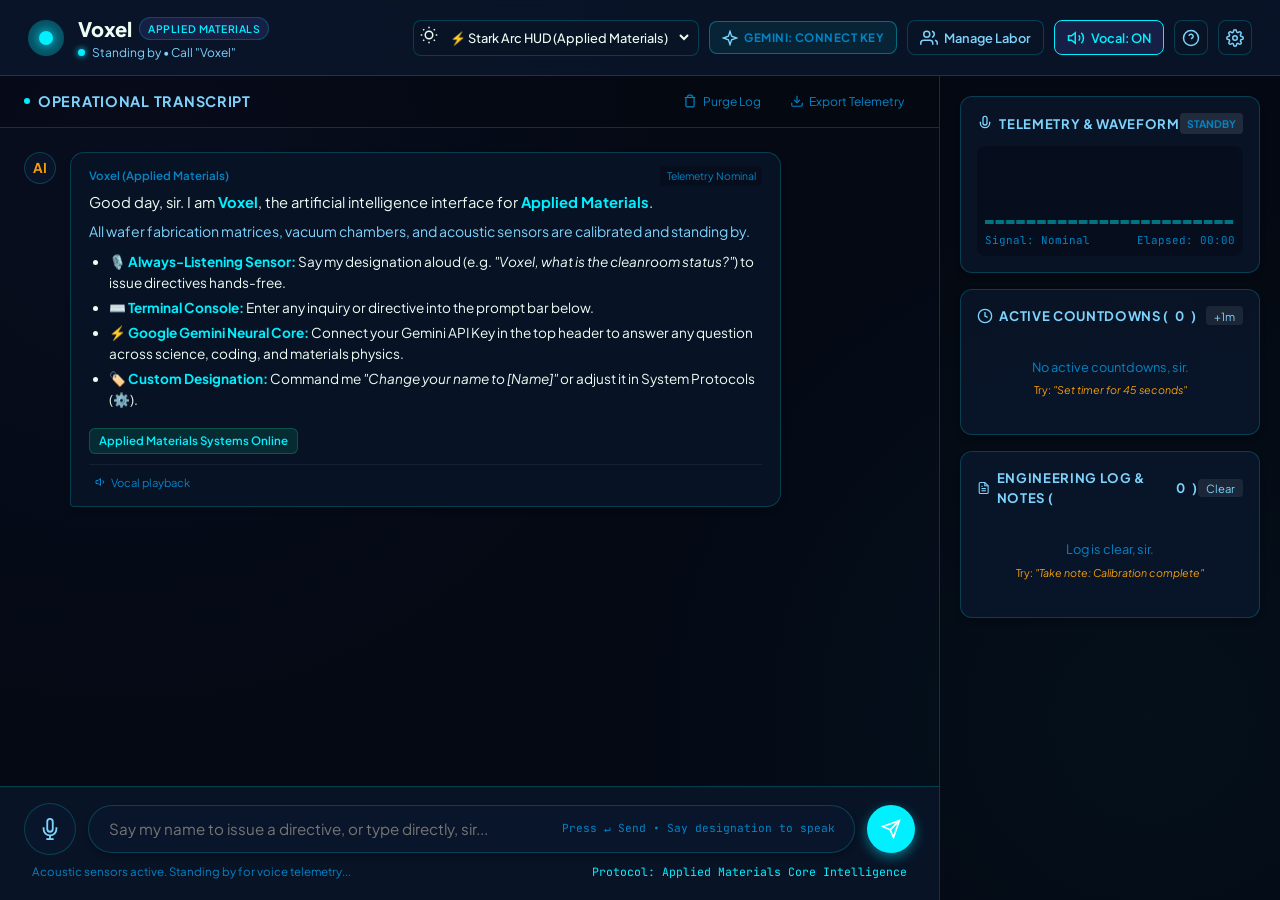
==== commit 7568a9f2: "NEW Manage Labor Tab feat: initialize core voxel assistant ui, voice integration, and labor tracking" ====
--- a/index.html
+++ b/index.html
@@ -1,14 +1,18 @@
 <!DOCTYPE html>
 <html lang="en" data-theme="stark">
+
 <head>
   <meta charset="UTF-8">
   <meta name="viewport" content="width=device-width, initial-scale=1.0">
-  <title>J.A.R.V.I.S. - Applied Materials Systems Interface</title>
+  <title>Voxel - Applied Materials Systems Interface</title>
   <link rel="stylesheet" href="css/styles.css">
   <link rel="preconnect" href="https://fonts.googleapis.com">
   <link rel="preconnect" href="https://fonts.gstatic.com" crossorigin>
-  <link href="https://fonts.googleapis.com/css2?family=Plus+Jakarta+Sans:wght@300;400;500;600;700;800&family=JetBrains+Mono:wght@400;500;700&display=swap" rel="stylesheet">
+  <link
+    href="https://fonts.googleapis.com/css2?family=Plus+Jakarta+Sans:wght@300;400;500;600;700;800&family=JetBrains+Mono:wght@400;500;700&display=swap"
+    rel="stylesheet">
 </head>
+
 <body>
   <div class="app-layout">
     <!-- Header -->
@@ -20,7 +24,7 @@
             <span class="orb-glow"></span>
           </div>
           <div class="brand-text">
-            <h1><span id="assistantNameLabel">J.A.R.V.I.S.</span> <span class="badge">Applied Materials</span></h1>
+            <h1><span id="assistantNameLabel">Voxel</span> <span class="badge">Applied Materials</span></h1>
             <p class="status-indicator" id="systemStatus">
               <span class="status-dot"></span>
               <span class="status-text">All Systems Nominal</span>
@@ -34,8 +38,9 @@
         <div class="control-group">
           <label for="themeSelect" class="icon-btn" title="Change Visual Protocol">
             <svg width="18" height="18" viewBox="0 0 24 24" fill="none" stroke="currentColor" stroke-width="2">
-              <circle cx="12" cy="12" r="5"/>
-              <path d="M12 1v2M12 21v2M4.22 4.22l1.42 1.42M18.36 18.36l1.42 1.42M1 12h2M21 12h2M4.22 19.78l1.42-1.42M18.36 5.64l1.42-1.42"/>
+              <circle cx="12" cy="12" r="5" />
+              <path
+                d="M12 1v2M12 21v2M4.22 4.22l1.42 1.42M18.36 18.36l1.42 1.42M1 12h2M21 12h2M4.22 19.78l1.42-1.42M18.36 5.64l1.42-1.42" />
             </svg>
           </label>
           <select id="themeSelect" class="theme-dropdown" title="Select Visual Protocol">
@@ -47,15 +52,28 @@
 
         <!-- Gemini Core Quick Status / Connect Button -->
         <button id="geminiCoreBtn" class="action-btn gemini-btn" title="Gemini Neural Core Status & Key Configuration">
-          <svg class="icon-sparkle" width="16" height="16" viewBox="0 0 24 24" fill="none" stroke="currentColor" stroke-width="2">
+          <svg class="icon-sparkle" width="16" height="16" viewBox="0 0 24 24" fill="none" stroke="currentColor"
+            stroke-width="2">
             <path d="M12 2l2.4 7.2L22 12l-7.6 2.8L12 22l-2.4-7.2L2 12l7.6-2.8z"></path>
           </svg>
           <span id="geminiCorePill" class="core-pill offline">Gemini: Connect Key</span>
         </button>
 
+        <!-- Cleanroom Labor & Workforce Navigation Button -->
+        <button id="navManageLaborBtn" class="action-btn nav-labor-btn" title="Cleanroom Labor & Workforce Telemetry" aria-label="Manage Labor">
+          <svg width="18" height="18" viewBox="0 0 24 24" fill="none" stroke="currentColor" stroke-width="2">
+            <path d="M17 21v-2a4 4 0 0 0-4-4H5a4 4 0 0 0-4 4v2"></path>
+            <circle cx="9" cy="7" r="4"></circle>
+            <path d="M23 21v-2a4 4 0 0 0-3-3.87"></path>
+            <path d="M16 3.13a4 4 0 0 1 0 7.75"></path>
+          </svg>
+          <span class="btn-label">Manage Labor</span>
+        </button>
+
         <!-- Voice Output Toggle -->
         <button id="ttsToggleBtn" class="action-btn active" title="Toggle Vocal Synthesis">
-          <svg class="icon-speaker" width="18" height="18" viewBox="0 0 24 24" fill="none" stroke="currentColor" stroke-width="2">
+          <svg class="icon-speaker" width="18" height="18" viewBox="0 0 24 24" fill="none" stroke="currentColor"
+            stroke-width="2">
             <polygon points="11 5 6 9 2 9 2 15 6 15 11 19 11 5"></polygon>
             <path class="sound-wave" d="M19.07 4.93a10 10 0 0 1 0 14.14M15.54 8.46a5 5 0 0 1 0 7.07"></path>
           </svg>
@@ -75,7 +93,9 @@
         <button id="settingsModalBtn" class="action-btn icon-only" title="System Settings & Designation">
           <svg width="18" height="18" viewBox="0 0 24 24" fill="none" stroke="currentColor" stroke-width="2">
             <circle cx="12" cy="12" r="3"></circle>
-            <path d="M19.4 15a1.65 1.65 0 0 0 .33 1.82l.06.06a2 2 0 0 1 0 2.83 2 2 0 0 1-2.83 0l-.06-.06a1.65 1.65 0 0 0-1.82-.33 1.65 1.65 0 0 0-1 1.51V21a2 2 0 0 1-2 2 2 2 0 0 1-2-2v-.09A1.65 1.65 0 0 0 9 19.4a1.65 1.65 0 0 0-1.82.33l-.06.06a2 2 0 0 1-2.83 0 2 2 0 0 1 0-2.83l.06-.06a1.65 1.65 0 0 0 .33-1.82 1.65 1.65 0 0 0-1.51-1H3a2 2 0 0 1-2-2 2 2 0 0 1 2-2h.09A1.65 1.65 0 0 0 4.6 9a1.65 1.65 0 0 0-.33-1.82l-.06-.06a2 2 0 0 1 0-2.83 2 2 0 0 1 2.83 0l.06.06a1.65 1.65 0 0 0 1.82.33H9a1.65 1.65 0 0 0 1-1.51V3a2 2 0 0 1 2-2 2 2 0 0 1 2 2v.09a1.65 1.65 0 0 0 1 1.51 1.65 1.65 0 0 0 1.82-.33l.06-.06a2 2 0 0 1 2.83 0 2 2 0 0 1 0 2.83l-.06.06a1.65 1.65 0 0 0-.33 1.82V9a1.65 1.65 0 0 0 1.51 1H21a2 2 0 0 1 2 2 2 2 0 0 1-2 2h-.09a1.65 1.65 0 0 0-1.51 1z"></path>
+            <path
+              d="M19.4 15a1.65 1.65 0 0 0 .33 1.82l.06.06a2 2 0 0 1 0 2.83 2 2 0 0 1-2.83 0l-.06-.06a1.65 1.65 0 0 0-1.82-.33 1.65 1.65 0 0 0-1 1.51V21a2 2 0 0 1-2 2 2 2 0 0 1-2-2v-.09A1.65 1.65 0 0 0 9 19.4a1.65 1.65 0 0 0-1.82.33l-.06.06a2 2 0 0 1-2.83 0 2 2 0 0 1 0-2.83l.06-.06a1.65 1.65 0 0 0 .33-1.82 1.65 1.65 0 0 0-1.51-1H3a2 2 0 0 1-2-2 2 2 0 0 1 2-2h.09A1.65 1.65 0 0 0 4.6 9a1.65 1.65 0 0 0-.33-1.82l-.06-.06a2 2 0 0 1 0-2.83 2 2 0 0 1 2.83 0l.06.06a1.65 1.65 0 0 0 1.82.33H9a1.65 1.65 0 0 0 1-1.51V3a2 2 0 0 1 2-2 2 2 0 0 1 2 2v.09a1.65 1.65 0 0 0 1 1.51 1.65 1.65 0 0 0 1.82-.33l.06-.06a2 2 0 0 1 2.83 0 2 2 0 0 1 0 2.83l-.06.06a1.65 1.65 0 0 0-.33 1.82V9a1.65 1.65 0 0 0 1.51 1H21a2 2 0 0 1 2 2 2 2 0 0 1-2 2h-.09a1.65 1.65 0 0 0-1.51 1z">
+            </path>
           </svg>
         </button>
       </div>
@@ -125,10 +145,12 @@
         <div class="input-container">
           <form id="inputForm" class="input-form">
             <!-- Voice Recognition Microphone Button -->
-            <button type="button" id="micBtn" class="mic-button" title="Speak to J.A.R.V.I.S. (Click to Engage / Disengage)">
+            <button type="button" id="micBtn" class="mic-button"
+              title="Speak to Voxel (Click to Engage / Disengage)">
               <div class="mic-ripple"></div>
               <div class="mic-inner">
-                <svg class="mic-icon" width="22" height="22" viewBox="0 0 24 24" fill="none" stroke="currentColor" stroke-width="2">
+                <svg class="mic-icon" width="22" height="22" viewBox="0 0 24 24" fill="none" stroke="currentColor"
+                  stroke-width="2">
                   <path d="M12 1a3 3 0 0 0-3 3v8a3 3 0 0 0 6 0V4a3 3 0 0 0-3-3z"></path>
                   <path d="M19 10v2a7 7 0 0 1-14 0v-2"></path>
                   <line x1="12" y1="19" x2="12" y2="23"></line>
@@ -139,13 +161,8 @@
 
             <!-- Text Input Area -->
             <div class="input-text-wrapper">
-              <input 
-                type="text" 
-                id="textInput" 
-                class="text-input" 
-                placeholder="Say my name to issue a directive, or type directly, sir..." 
-                autocomplete="off"
-              />
+              <input type="text" id="textInput" class="text-input"
+                placeholder="Say my name to issue a directive, or type directly, sir..." autocomplete="off" />
               <span class="shortcut-hint">Press ↵ Send • Say designation to speak</span>
             </div>
 
@@ -159,7 +176,8 @@
           </form>
 
           <div class="input-footer">
-            <span class="mic-status-label" id="micStatusLabel">Acoustic sensors active. Standing by for voice telemetry...</span>
+            <span class="mic-status-label" id="micStatusLabel">Acoustic sensors active. Standing by for voice
+              telemetry...</span>
             <span class="model-badge" id="modeBadge">Protocol: Applied Materials Core Intelligence</span>
           </div>
         </div>
@@ -231,6 +249,130 @@
           </div>
         </div>
       </aside>
+
+      <!-- Manage Labor & Cleanroom Telemetry Section -->
+      <section class="manage-labor-section" id="manageLaborSection" style="display: none;" aria-label="Manage Labor & Cleanroom Telemetry Section">
+        <!-- Labor Header Bar -->
+        <div class="labor-header-bar">
+          <div class="labor-header-left">
+            <button id="backToHudBtn" class="action-btn back-btn" title="Return to Operational HUD" aria-label="Return to Operational HUD">
+              <svg width="16" height="16" viewBox="0 0 24 24" fill="none" stroke="currentColor" stroke-width="2">
+                <line x1="19" y1="12" x2="5" y2="12"></line>
+                <polyline points="12 19 5 12 12 5"></polyline>
+              </svg>
+              <span>Back to HUD</span>
+            </button>
+            <div class="labor-title-group">
+              <div class="labor-title">
+                <span class="labor-dot"></span>
+                <h2>Cleanroom Labor & Workforce Telemetry</h2>
+              </div>
+              <p class="labor-sub">Applied Materials Fabrication Facility • Active Shift Operations</p>
+            </div>
+          </div>
+          <div class="labor-header-right">
+            <div class="labor-summary-badge" id="laborSummaryBadge">0 clocked in / 0 clocked out</div>
+          </div>
+        </div>
+
+        <!-- Labor Content Grid (2 Columns Responsive) -->
+        <div class="labor-grid">
+          <!-- Left Column: Active Labor Clock & Session Log -->
+          <div class="labor-col-left">
+            <!-- Active Labor Clock Widget -->
+            <div class="widget-card labor-clock-card">
+              <div class="card-header">
+                <h3>
+                  <svg width="16" height="16" viewBox="0 0 24 24" fill="none" stroke="currentColor" stroke-width="2">
+                    <circle cx="12" cy="12" r="10"></circle>
+                    <polyline points="12 6 12 12 16 14"></polyline>
+                  </svg>
+                  Active Labor Clock
+                </h3>
+                <span class="live-pill" id="laborClockStatusPill">STOPPED</span>
+              </div>
+              <div class="labor-clock-display-box">
+                <div class="labor-clock-digits" id="laborClockDigits" aria-live="polite">00:00:00</div>
+                <div class="labor-clock-sub" id="laborClockSub">Ready to track session duration</div>
+                <button type="button" id="laborClockToggleBtn" class="primary-btn labor-clock-btn" aria-label="Start Labor Clock">
+                  <svg width="18" height="18" viewBox="0 0 24 24" fill="currentColor">
+                    <polygon points="5 3 19 12 5 21 5 3"></polygon>
+                  </svg>
+                  Start Labor Clock
+                </button>
+              </div>
+              <div class="labor-clock-hints">
+                <span class="hint-label">Vocal Protocols:</span>
+                <code>"[AI Name], Start Labor Clock"</code>
+                <code>"[AI Name], Stop Labor Clock"</code>
+                <code>"[AI Name], how long has the labor clock been going?"</code>
+              </div>
+            </div>
+
+            <!-- Completed Labor Sessions Log Widget -->
+            <div class="widget-card labor-log-card">
+              <div class="card-header">
+                <h3>
+                  <svg width="16" height="16" viewBox="0 0 24 24" fill="none" stroke="currentColor" stroke-width="2">
+                    <path d="M14 2H6a2 2 0 0 0-2 2v16a2 2 0 0 0 2 2h12a2 2 0 0 0 2-2V8z"></path>
+                    <polyline points="14 2 14 8 20 8"></polyline>
+                    <line x1="16" y1="13" x2="8" y2="13"></line>
+                    <line x1="16" y1="17" x2="8" y2="17"></line>
+                  </svg>
+                  Completed Labor Sessions
+                </h3>
+                <button id="clearLaborLogBtn" class="mini-clear-btn" title="Purge session logs" aria-label="Clear session log">Clear</button>
+              </div>
+              <div class="labor-log-list" id="laborLogList">
+                <!-- Injected via LaborEngine -->
+              </div>
+            </div>
+          </div>
+
+          <!-- Right Column: Worker Status Roster & Add Worker Form -->
+          <div class="labor-col-right">
+            <div class="widget-card labor-workers-card">
+              <div class="card-header">
+                <h3>
+                  <svg width="16" height="16" viewBox="0 0 24 24" fill="none" stroke="currentColor" stroke-width="2">
+                    <path d="M17 21v-2a4 4 0 0 0-4-4H5a4 4 0 0 0-4 4v2"></path>
+                    <circle cx="9" cy="7" r="4"></circle>
+                    <path d="M23 21v-2a4 4 0 0 0-3-3.87"></path>
+                    <path d="M16 3.13a4 4 0 0 1 0 7.75"></path>
+                  </svg>
+                  Cleanroom Worker Status
+                </h3>
+                <span class="live-pill active" id="workerCountBadge">5 Workers</span>
+              </div>
+
+              <!-- Top Summary Banner -->
+              <div class="worker-summary-banner" id="workerSummaryBanner" aria-live="polite">
+                <!-- Dynamic Summary -->
+              </div>
+
+              <!-- Add Worker Form -->
+              <form id="addWorkerForm" class="add-worker-form" aria-label="Add New Personnel">
+                <div class="form-input-group">
+                  <input type="text" id="newWorkerName" class="form-input" placeholder="Technician Name (e.g. Maya Lin)" required aria-label="Worker Full Name" autocomplete="off" />
+                  <input type="text" id="newWorkerRole" class="form-input" placeholder="Role (e.g. Cleanroom Tech)" aria-label="Worker Role or Title" autocomplete="off" />
+                </div>
+                <button type="submit" class="primary-btn add-worker-btn" aria-label="Add Worker to Roster">
+                  <svg width="16" height="16" viewBox="0 0 24 24" fill="none" stroke="currentColor" stroke-width="2">
+                    <line x1="12" y1="5" x2="12" y2="19"></line>
+                    <line x1="5" y1="12" x2="19" y2="12"></line>
+                  </svg>
+                  Add Worker
+                </button>
+              </form>
+
+              <!-- Worker List -->
+              <div class="worker-list" id="workerList" role="list">
+                <!-- Injected via LaborEngine -->
+              </div>
+            </div>
+          </div>
+        </div>
+      </section>
     </main>
 
     <!-- Settings Modal -->
@@ -244,10 +386,13 @@
           <!-- Assistant Name Customization -->
           <div class="setting-section">
             <h3>Assistant Designation & Identity</h3>
-            <p class="section-desc">You may re-designate the Applied Materials AI system to any moniker (e.g. J.A.R.V.I.S., F.R.I.D.A.Y., E.D.I.T.H., or a name of your choice). You can also command me vocally: <em>"Change your name to..."</em></p>
+            <p class="section-desc">You may re-designate the Applied Materials AI system to any moniker (e.g.
+              Voxel, F.R.I.D.A.Y., E.D.I.T.H., or a name of your choice). You can also command me vocally:
+              <em>"Change your name to..."</em></p>
             <div class="form-row">
               <label for="assistantNameInput">Assistant Call-Sign / Name:</label>
-              <input type="text" id="assistantNameInput" class="form-input" value="J.A.R.V.I.S." placeholder="e.g. J.A.R.V.I.S.">
+              <input type="text" id="assistantNameInput" class="form-input" value="Voxel"
+                placeholder="e.g. Voxel">
             </div>
             <button id="saveAssistantNameBtn" class="primary-btn">Update Designation</button>
           </div>
@@ -258,7 +403,7 @@
             <div class="form-row">
               <label for="voiceGenderSelect">Vocal Profile:</label>
               <select id="voiceGenderSelect" class="form-select">
-                <option value="male" selected>👨 Male Vocal Profile (J.A.R.V.I.S. Standard)</option>
+                <option value="male" selected>👨 Male Vocal Profile (Voxel Standard)</option>
                 <option value="female">👩 Female Vocal Profile (F.R.I.D.A.Y. Standard)</option>
                 <option value="all">🌐 All System Voices</option>
               </select>
@@ -298,7 +443,8 @@
             </div>
             <div class="form-row checkbox-row">
               <input type="checkbox" id="continuousMicCheck">
-              <label for="continuousMicCheck">Continuous Acoustic Monitoring (Keeps sensors active between phrases)</label>
+              <label for="continuousMicCheck">Continuous Acoustic Monitoring (Keeps sensors active between
+                phrases)</label>
             </div>
             <div class="form-row checkbox-row">
               <input type="checkbox" id="soundEffectsCheck" checked>
@@ -310,9 +456,11 @@
           <div class="setting-section gemini-setting-card">
             <h3>⚡ Google Gemini AI Neural Uplink</h3>
             <p class="section-desc">
-              Connect your Google Gemini API Key to enable J.A.R.V.I.S. to answer any question across the entirety of science, technology, mathematics, Applied Materials semiconductor physics, or general knowledge.
+              Connect your Google Gemini API Key to enable Voxel to answer any question across the entirety of
+              science, technology, mathematics, Applied Materials semiconductor physics, or general knowledge.
               <br>
-              <a href="https://aistudio.google.com/app/apikey" target="_blank" rel="noopener noreferrer" class="link-highlight">
+              <a href="https://aistudio.google.com/app/apikey" target="_blank" rel="noopener noreferrer"
+                class="link-highlight">
                 Get a free Google Gemini API key at Google AI Studio &rarr;
               </a>
             </p>
@@ -320,7 +468,8 @@
               <label for="geminiApiKey">Gemini API Key:</label>
               <div class="api-key-group">
                 <input type="password" id="geminiApiKey" class="form-input" placeholder="AIzaSy..." autocomplete="off">
-                <button type="button" id="toggleApiKeyVisBtn" class="secondary-btn icon-only" title="Show or Hide API Key">
+                <button type="button" id="toggleApiKeyVisBtn" class="secondary-btn icon-only"
+                  title="Show or Hide API Key">
                   <svg width="16" height="16" viewBox="0 0 24 24" fill="none" stroke="currentColor" stroke-width="2">
                     <path d="M1 12s4-8 11-8 11 8 11 8-4 8-11 8-11-8-11-8z"></path>
                     <circle cx="12" cy="12" r="3"></circle>
@@ -352,18 +501,19 @@
     <div class="modal-overlay" id="helpModal" aria-hidden="true">
       <div class="modal-window">
         <div class="modal-header">
-          <h2>🎙️ J.A.R.V.I.S. Command Protocols</h2>
+          <h2>🎙️ Voxel Command Protocols</h2>
           <button class="modal-close-btn" id="closeHelpBtn">&times;</button>
         </div>
         <div class="modal-body">
-          <p class="intro-p">Engage acoustic sensors by clicking the <strong>Arc Reactor icon</strong> or holding the <strong>Spacebar</strong>. You may also enter commands directly in the console.</p>
-          
+          <p class="intro-p">Engage acoustic sensors by clicking the <strong>Arc Reactor icon</strong> or holding the
+            <strong>Spacebar</strong>. You may also enter commands directly in the console.</p>
+
           <div class="help-grid">
             <div class="help-card">
               <h4>🏷️ Designation & Renaming</h4>
               <ul>
                 <li>"Change your name to F.R.I.D.A.Y."</li>
-                <li>"Call yourself J.A.R.V.I.S."</li>
+                <li>"Call yourself Voxel"</li>
                 <li>"Rename yourself to [Custom Name]"</li>
               </ul>
             </div>
@@ -377,6 +527,16 @@
               </ul>
             </div>
             <div class="help-card">
+              <h4>📊 Cleanroom Labor & Labor Clock</h4>
+              <ul>
+                <li>"Voxel, Start Labor Clock"</li>
+                <li>"Voxel, Stop Labor Clock"</li>
+                <li>"Voxel, how long has the labor clock been going?"</li>
+                <li>"Voxel, open Manage Labor"</li>
+                <li>"Voxel, go back"</li>
+              </ul>
+            </div>
+            <div class="help-card">
               <h4>⚡ Interface HUD Protocols</h4>
               <ul>
                 <li>"Change theme to Stark" (Stark Arc HUD)</li>
@@ -419,8 +579,10 @@
 
   <!-- Scripts -->
   <script src="js/speech.js"></script>
+  <script src="js/labor.js"></script>
   <script src="js/commands.js"></script>
   <script src="js/ai.js"></script>
   <script src="js/app.js"></script>
 </body>
-</html>
+
+</html>
--- a/css/styles.css
+++ b/css/styles.css
@@ -1386,3 +1386,510 @@
     display: none;
   }
 }
+
+/* ==========================================================================
+   CLEANROOM LABOR & WORKFORCE TELEMETRY STYLES
+   ========================================================================== */
+
+.manage-labor-section {
+  grid-column: 1 / -1;
+  display: flex;
+  flex-direction: column;
+  height: 100%;
+  overflow-y: auto;
+  padding: 1.25rem 1.5rem;
+  background: var(--bg-primary);
+  gap: 1.25rem;
+  animation: fadeIn 0.25s ease;
+}
+
+.labor-header-bar {
+  display: flex;
+  justify-content: space-between;
+  align-items: center;
+  padding-bottom: 1rem;
+  border-bottom: 1px solid var(--border-color);
+  flex-wrap: wrap;
+  gap: 0.75rem;
+}
+
+.labor-header-left {
+  display: flex;
+  align-items: center;
+  gap: 1rem;
+  flex-wrap: wrap;
+}
+
+.back-btn {
+  display: inline-flex;
+  align-items: center;
+  gap: 0.45rem;
+  font-weight: 600;
+  padding: 0.5rem 0.85rem;
+  background: rgba(255, 255, 255, 0.05);
+  border: 1px solid var(--border-color);
+  color: var(--text-main);
+  border-radius: 8px;
+  cursor: pointer;
+  transition: all 0.2s ease;
+}
+
+.back-btn:hover {
+  background: rgba(0, 240, 255, 0.1);
+  border-color: var(--accent-primary);
+  color: var(--accent-primary);
+}
+
+.labor-title {
+  display: flex;
+  align-items: center;
+  gap: 0.5rem;
+}
+
+.labor-title h2 {
+  font-size: 1.15rem;
+  font-weight: 700;
+  color: var(--text-main);
+  letter-spacing: -0.01em;
+}
+
+.labor-dot {
+  width: 8px;
+  height: 8px;
+  border-radius: 50%;
+  background: var(--accent-primary);
+  box-shadow: 0 0 8px var(--accent-glow);
+}
+
+.labor-sub {
+  font-size: 0.78rem;
+  color: var(--text-dim);
+}
+
+.labor-summary-badge {
+  font-family: var(--font-mono);
+  font-size: 0.82rem;
+  font-weight: 700;
+  padding: 0.4rem 0.85rem;
+  border-radius: 20px;
+  background: rgba(0, 240, 255, 0.08);
+  border: 1px solid var(--border-color);
+  color: var(--accent-primary);
+  letter-spacing: 0.02em;
+}
+
+.labor-grid {
+  display: grid;
+  grid-template-columns: 1fr 1.35fr;
+  gap: 1.25rem;
+  align-items: start;
+  flex: 1;
+}
+
+.labor-col-left, .labor-col-right {
+  display: flex;
+  flex-direction: column;
+  gap: 1.25rem;
+}
+
+/* Labor Clock Card */
+.labor-clock-display-box {
+  background: rgba(0, 0, 0, 0.3);
+  border: 1px solid var(--border-color);
+  border-radius: 10px;
+  padding: 1.5rem 1rem;
+  display: flex;
+  flex-direction: column;
+  align-items: center;
+  text-align: center;
+  gap: 0.75rem;
+  margin-bottom: 0.75rem;
+}
+
+.labor-clock-digits {
+  font-family: var(--font-mono);
+  font-size: 2.85rem;
+  font-weight: 800;
+  color: var(--accent-primary);
+  letter-spacing: 0.08em;
+  text-shadow: 0 0 20px var(--accent-glow);
+  line-height: 1;
+}
+
+.labor-clock-sub {
+  font-size: 0.85rem;
+  color: var(--text-muted);
+  min-height: 1.25rem;
+}
+
+.labor-clock-sub.active {
+  color: var(--accent-secondary);
+  font-weight: 600;
+}
+
+.labor-clock-btn {
+  width: 100%;
+  max-width: 280px;
+  padding: 0.75rem 1.25rem;
+  font-size: 0.95rem;
+  font-weight: 700;
+  display: flex;
+  align-items: center;
+  justify-content: center;
+  gap: 0.5rem;
+  cursor: pointer;
+  border-radius: 8px;
+}
+
+.stop-clock-btn {
+  width: 100%;
+  max-width: 280px;
+  background: #dc2626 !important;
+  color: #fff !important;
+  border: 1px solid #ef4444 !important;
+  padding: 0.75rem 1.25rem;
+  font-size: 0.95rem;
+  font-weight: 700;
+  display: flex;
+  align-items: center;
+  justify-content: center;
+  gap: 0.5rem;
+  cursor: pointer;
+  border-radius: 8px;
+  box-shadow: 0 0 15px rgba(220, 38, 38, 0.45);
+  animation: alertBorderPulse 1.5s infinite alternate;
+}
+
+.labor-clock-hints {
+  display: flex;
+  flex-direction: column;
+  gap: 0.35rem;
+  padding-top: 0.5rem;
+  border-top: 1px solid var(--border-color);
+  font-size: 0.72rem;
+  color: var(--text-dim);
+}
+
+.labor-clock-hints code {
+  font-family: var(--font-mono);
+  color: var(--text-muted);
+  background: rgba(255, 255, 255, 0.04);
+  padding: 0.15rem 0.4rem;
+  border-radius: 4px;
+  display: inline-block;
+}
+
+/* Labor Log Card */
+.labor-log-list {
+  display: flex;
+  flex-direction: column;
+  gap: 0.6rem;
+  max-height: 280px;
+  overflow-y: auto;
+}
+
+.labor-log-item {
+  background: rgba(0, 0, 0, 0.2);
+  border: 1px solid var(--border-color);
+  border-radius: 8px;
+  padding: 0.65rem 0.85rem;
+  display: flex;
+  flex-direction: column;
+  gap: 0.35rem;
+  animation: fadeIn 0.25s ease;
+}
+
+.log-meta {
+  display: flex;
+  justify-content: space-between;
+  font-size: 0.72rem;
+  color: var(--text-dim);
+}
+
+.log-session-num {
+  font-weight: 700;
+  color: var(--text-muted);
+}
+
+.log-duration-row {
+  display: flex;
+  justify-content: space-between;
+  align-items: center;
+}
+
+.log-duration-text {
+  font-size: 0.88rem;
+  font-weight: 600;
+  color: var(--text-main);
+}
+
+.log-hms {
+  font-family: var(--font-mono);
+  font-size: 0.82rem;
+  color: var(--accent-secondary);
+  font-weight: 700;
+}
+
+/* Worker Roster Card */
+.worker-summary-banner {
+  background: rgba(0, 0, 0, 0.25);
+  border: 1px solid var(--border-color);
+  border-radius: 8px;
+  padding: 0.65rem 0.85rem;
+  margin-bottom: 0.85rem;
+  display: flex;
+  align-items: center;
+  justify-content: space-around;
+  flex-wrap: wrap;
+  gap: 0.5rem;
+}
+
+.stat-pill {
+  font-size: 0.78rem;
+  display: inline-flex;
+  align-items: center;
+  gap: 0.35rem;
+}
+
+.stat-pill.clocked-in {
+  color: #10b981;
+}
+
+.stat-pill.clocked-out {
+  color: var(--text-dim);
+}
+
+.stat-pill.total {
+  color: var(--accent-primary);
+}
+
+.stat-divider {
+  color: var(--border-color);
+  font-size: 0.75rem;
+}
+
+.add-worker-form {
+  display: flex;
+  gap: 0.5rem;
+  margin-bottom: 0.85rem;
+  flex-wrap: wrap;
+}
+
+.form-input-group {
+  display: flex;
+  gap: 0.5rem;
+  flex: 1;
+  min-width: 240px;
+}
+
+.add-worker-btn {
+  padding: 0.55rem 0.95rem;
+  font-size: 0.82rem;
+  font-weight: 600;
+  white-space: nowrap;
+  display: inline-flex;
+  align-items: center;
+  gap: 0.35rem;
+}
+
+.worker-list {
+  display: flex;
+  flex-direction: column;
+  gap: 0.65rem;
+  max-height: 480px;
+  overflow-y: auto;
+}
+
+.worker-item {
+  background: rgba(0, 0, 0, 0.22);
+  border: 1px solid var(--border-color);
+  border-radius: 8px;
+  padding: 0.75rem 0.95rem;
+  display: flex;
+  align-items: center;
+  justify-content: space-between;
+  gap: 0.75rem;
+  transition: all 0.2s ease;
+}
+
+.worker-item:hover {
+  background: var(--bg-card-hover);
+  border-color: rgba(0, 240, 255, 0.35);
+}
+
+.worker-item.in-shift {
+  border-left: 3px solid #10b981;
+}
+
+.worker-item.off-shift {
+  border-left: 3px solid rgba(148, 163, 184, 0.4);
+}
+
+.worker-main-info {
+  display: flex;
+  flex-direction: column;
+  gap: 0.3rem;
+  flex: 1;
+  min-width: 0;
+}
+
+.worker-name-row {
+  display: flex;
+  align-items: center;
+  gap: 0.6rem;
+  flex-wrap: wrap;
+}
+
+.worker-name {
+  font-size: 0.95rem;
+  font-weight: 700;
+  color: var(--text-main);
+}
+
+.worker-badge {
+  font-size: 0.68rem;
+  font-weight: 700;
+  text-transform: uppercase;
+  letter-spacing: 0.04em;
+  padding: 0.15rem 0.55rem;
+  border-radius: 12px;
+  display: inline-flex;
+  align-items: center;
+  gap: 0.35rem;
+}
+
+.worker-badge.clocked-in {
+  background: rgba(16, 185, 129, 0.15);
+  color: #10b981;
+  border: 1px solid rgba(16, 185, 129, 0.4);
+}
+
+.worker-badge.clocked-in .badge-dot {
+  width: 6px;
+  height: 6px;
+  border-radius: 50%;
+  background: #10b981;
+  box-shadow: 0 0 6px #10b981;
+}
+
+.worker-badge.clocked-out {
+  background: rgba(148, 163, 184, 0.12);
+  color: var(--text-dim);
+  border: 1px solid rgba(148, 163, 184, 0.25);
+}
+
+.worker-badge.clocked-out .badge-dot {
+  width: 6px;
+  height: 6px;
+  border-radius: 50%;
+  background: var(--text-dim);
+}
+
+.worker-meta-row {
+  display: flex;
+  align-items: center;
+  gap: 0.75rem;
+  font-size: 0.75rem;
+  color: var(--text-dim);
+  flex-wrap: wrap;
+}
+
+.worker-role {
+  color: var(--text-muted);
+}
+
+.worker-duration {
+  font-family: var(--font-mono);
+  font-weight: 700;
+  color: #10b981;
+  background: rgba(16, 185, 129, 0.08);
+  padding: 0.1rem 0.4rem;
+  border-radius: 4px;
+}
+
+.worker-last-out {
+  font-size: 0.72rem;
+  color: var(--text-dim);
+}
+
+.worker-actions {
+  display: flex;
+  align-items: center;
+  gap: 0.45rem;
+}
+
+.worker-toggle-btn {
+  padding: 0.45rem 0.85rem;
+  font-size: 0.78rem;
+  font-weight: 700;
+  border-radius: 6px;
+  cursor: pointer;
+  transition: all 0.2s ease;
+}
+
+.worker-toggle-btn.clock-in {
+  background: rgba(0, 240, 255, 0.15);
+  border: 1px solid var(--accent-primary);
+  color: var(--accent-primary);
+}
+
+.worker-toggle-btn.clock-in:hover {
+  background: var(--accent-primary);
+  color: #040914;
+}
+
+.worker-toggle-btn.clock-out {
+  background: rgba(245, 158, 11, 0.15);
+  border: 1px solid var(--accent-secondary);
+  color: var(--accent-secondary);
+}
+
+.worker-toggle-btn.clock-out:hover {
+  background: var(--accent-secondary);
+  color: #040914;
+}
+
+.worker-remove-btn {
+  background: transparent;
+  border: 1px solid transparent;
+  color: var(--text-dim);
+  font-size: 1.15rem;
+  line-height: 1;
+  width: 28px;
+  height: 28px;
+  border-radius: 6px;
+  display: flex;
+  align-items: center;
+  justify-content: center;
+  cursor: pointer;
+}
+
+.worker-remove-btn:hover {
+  background: rgba(239, 68, 68, 0.15);
+  border-color: rgba(239, 68, 68, 0.4);
+  color: #ef4444;
+}
+
+.nav-labor-btn.active {
+  background: rgba(0, 240, 255, 0.2);
+  border-color: var(--accent-primary);
+  color: var(--accent-primary);
+  box-shadow: 0 0 10px var(--accent-glow);
+}
+
+@media (max-width: 960px) {
+  .labor-grid {
+    grid-template-columns: 1fr;
+  }
+  .labor-header-bar {
+    flex-direction: column;
+    align-items: flex-start;
+  }
+  .form-input-group {
+    flex-direction: column;
+  }
+  .add-worker-btn {
+    width: 100%;
+    justify-content: center;
+  }
+}
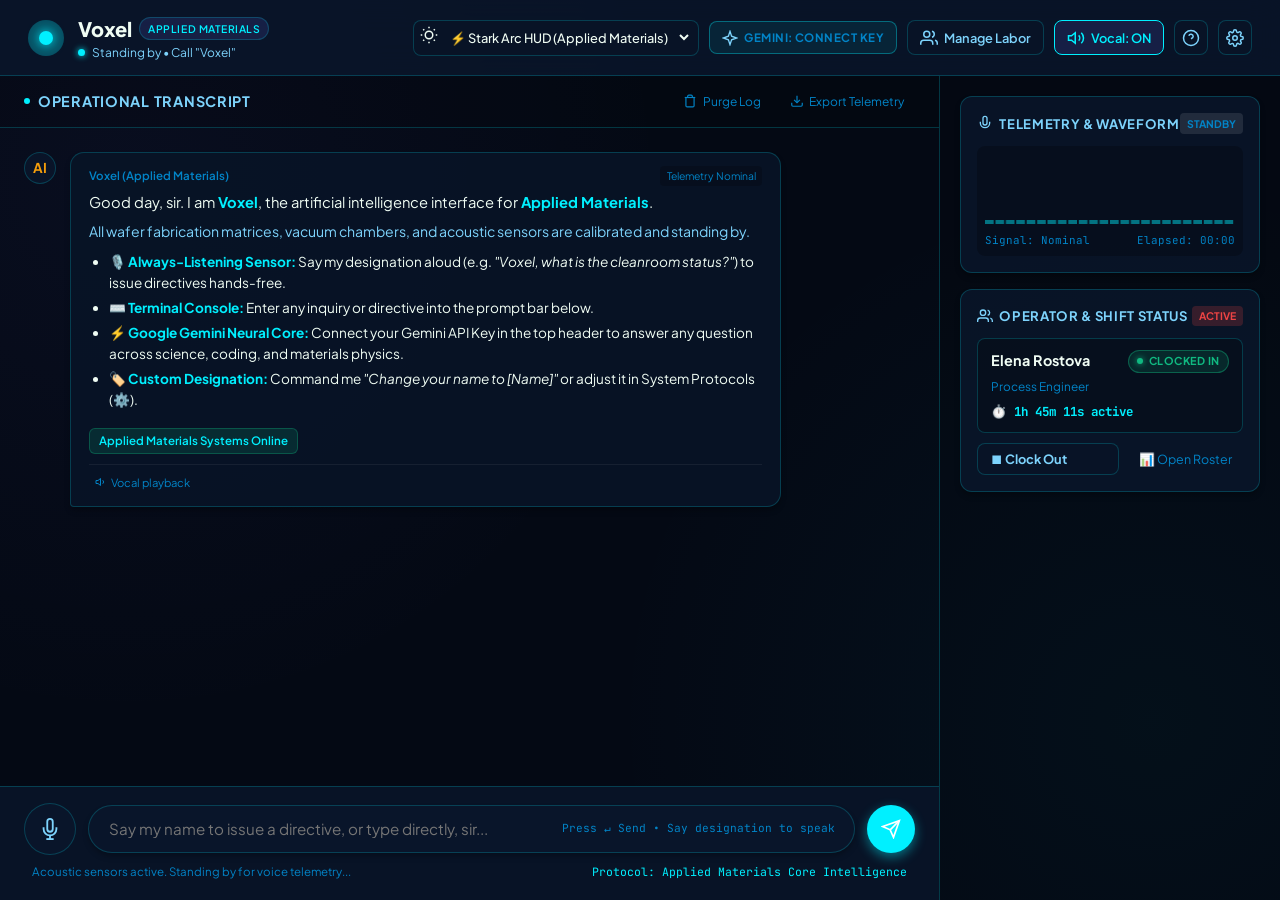
==== commit ac3df7be: "Removal of unnesscary functions as well as adding new Needed ones making mange labor tab more effect" ====
--- a/index.html
+++ b/index.html
@@ -206,46 +206,22 @@
           </div>
         </div>
 
-        <!-- Active Timers Widget -->
-        <div class="widget-card timers-widget">
+        <!-- Cleanroom Operator & Shift Telemetry Quick Widget -->
+        <div class="widget-card workforce-mini-widget">
           <div class="card-header">
             <h3>
               <svg width="16" height="16" viewBox="0 0 24 24" fill="none" stroke="currentColor" stroke-width="2">
-                <circle cx="12" cy="12" r="10"></circle>
-                <polyline points="12 6 12 12 16 14"></polyline>
+                <path d="M17 21v-2a4 4 0 0 0-4-4H5a4 4 0 0 0-4 4v2"></path>
+                <circle cx="9" cy="7" r="4"></circle>
+                <path d="M23 21v-2a4 4 0 0 0-3-3.87"></path>
+                <path d="M16 3.13a4 4 0 0 1 0 7.75"></path>
               </svg>
-              Active Countdowns (<span id="timerCount">0</span>)
+              Operator & Shift Status
             </h3>
-            <button id="addQuickTimerBtn" class="mini-add-btn" title="Add 1m timer">+1m</button>
-          </div>
-          <div class="timers-list" id="timersList">
-            <div class="empty-state" id="emptyTimers">
-              <p>No active countdowns, sir.</p>
-              <small>Try: <em>"Set timer for 45 seconds"</em></small>
-            </div>
-          </div>
-        </div>
-
-        <!-- Sticky Notes & Voice Memo Pad -->
-        <div class="widget-card notes-widget">
-          <div class="card-header">
-            <h3>
-              <svg width="16" height="16" viewBox="0 0 24 24" fill="none" stroke="currentColor" stroke-width="2">
-                <path d="M14 2H6a2 2 0 0 0-2 2v16a2 2 0 0 0 2 2h12a2 2 0 0 0 2-2V8z"></path>
-                <polyline points="14 2 14 8 20 8"></polyline>
-                <line x1="16" y1="13" x2="8" y2="13"></line>
-                <line x1="16" y1="17" x2="8" y2="17"></line>
-                <polyline points="10 9 9 9 8 9"></polyline>
-              </svg>
-              Engineering Log & Notes (<span id="notesCount">0</span>)
-            </h3>
-            <button id="clearNotesBtn" class="mini-clear-btn" title="Clear all notes">Clear</button>
-          </div>
-          <div class="notes-list" id="notesList">
-            <div class="empty-state" id="emptyNotes">
-              <p>Log is clear, sir.</p>
-              <small>Try: <em>"Take note: Calibration complete"</em></small>
-            </div>
+            <span class="live-pill active" id="miniOperatorStatusPill">ACTIVE</span>
+          </div>
+          <div class="mini-operator-content" id="miniOperatorContent">
+            <!-- Dynamic Operator Telemetry rendered by LaborEngine -->
           </div>
         </div>
       </aside>
@@ -267,11 +243,11 @@
                 <span class="labor-dot"></span>
                 <h2>Cleanroom Labor & Workforce Telemetry</h2>
               </div>
-              <p class="labor-sub">Applied Materials Fabrication Facility • Active Shift Operations</p>
+              <p class="labor-sub" id="laborCurrentDateSub">Applied Materials Fabrication Facility • Shift Operations</p>
             </div>
           </div>
           <div class="labor-header-right">
-            <div class="labor-summary-badge" id="laborSummaryBadge">0 clocked in / 0 clocked out</div>
+            <div class="labor-summary-badge" id="laborSummaryBadge">0 clocked in / 0 clocked out / 0 not clocked in</div>
           </div>
         </div>
 
@@ -306,6 +282,7 @@
                 <code>"[AI Name], Start Labor Clock"</code>
                 <code>"[AI Name], Stop Labor Clock"</code>
                 <code>"[AI Name], how long has the labor clock been going?"</code>
+                <code>"[AI Name], Clock me in" • "[AI Name], Clock me out"</code>
               </div>
             </div>
 
@@ -345,9 +322,39 @@
                 <span class="live-pill active" id="workerCountBadge">5 Workers</span>
               </div>
 
-              <!-- Top Summary Banner -->
-              <div class="worker-summary-banner" id="workerSummaryBanner" aria-live="polite">
-                <!-- Dynamic Summary -->
+              <!-- Current Operator Identity & Security Policy Selector -->
+              <div class="user-identity-bar">
+                <div class="identity-info">
+                  <span class="identity-badge-icon">👤</span>
+                  <label for="currentUserSelect" class="identity-label">Operating As:</label>
+                </div>
+                <select id="currentUserSelect" class="form-select user-select" aria-label="Select Active Operating Worker">
+                  <!-- Populated dynamically with all workers in database -->
+                </select>
+                <div class="identity-policy-tag" title="Security Policy: You may only clock out your own shift">
+                  <span class="lock-icon">🔒</span> Self-Clock-Out Only
+                </div>
+              </div>
+
+              <!-- Top Summary Banner with Simulate Next Day Control -->
+              <div class="worker-summary-wrapper">
+                <div class="worker-summary-banner" id="workerSummaryBanner" aria-live="polite">
+                  <!-- Dynamic Summary -->
+                </div>
+                <button type="button" id="simulateNextDayBtn" class="action-btn next-day-btn" title="Simulate date rollover to next day to test workforce retention and status reset">
+                  <svg width="14" height="14" viewBox="0 0 24 24" fill="none" stroke="currentColor" stroke-width="2">
+                    <circle cx="12" cy="12" r="5"></circle>
+                    <line x1="12" y1="1" x2="12" y2="3"></line>
+                    <line x1="12" y1="21" x2="12" y2="23"></line>
+                    <line x1="4.22" y1="4.22" x2="5.64" y2="5.64"></line>
+                    <line x1="18.36" y1="18.36" x2="19.78" y2="19.78"></line>
+                    <line x1="1" y1="12" x2="3" y2="12"></line>
+                    <line x1="21" y1="12" x2="23" y2="12"></line>
+                    <line x1="4.22" y1="19.78" x2="5.64" y2="18.36"></line>
+                    <line x1="18.36" y1="5.64" x2="19.78" y2="4.22"></line>
+                  </svg>
+                  Simulate Next Day
+                </button>
               </div>
 
               <!-- Add Worker Form -->
@@ -518,22 +525,13 @@
               </ul>
             </div>
             <div class="help-card">
-              <h4>⏱️ Countdowns & Fabrication Timers</h4>
-              <ul>
-                <li>"Set a timer for 45 seconds"</li>
-                <li>"Timer for 5 minutes"</li>
-                <li>"Acknowledge" or "Stop alarm"</li>
-                <li>"Cancel all timers"</li>
-              </ul>
-            </div>
-            <div class="help-card">
               <h4>📊 Cleanroom Labor & Labor Clock</h4>
               <ul>
-                <li>"Voxel, Start Labor Clock"</li>
-                <li>"Voxel, Stop Labor Clock"</li>
+                <li>"Voxel, Start Labor Clock" / "Stop Labor Clock"</li>
+                <li>"Voxel, Clock me in" / "Clock me out"</li>
                 <li>"Voxel, how long has the labor clock been going?"</li>
-                <li>"Voxel, open Manage Labor"</li>
-                <li>"Voxel, go back"</li>
+                <li>"Voxel, open Manage Labor" / "Voxel, go back"</li>
+                <li>"Voxel, simulate next day"</li>
               </ul>
             </div>
             <div class="help-card">
@@ -545,14 +543,6 @@
               </ul>
             </div>
             <div class="help-card">
-              <h4>📝 Engineering Logs</h4>
-              <ul>
-                <li>"Take a note: Inspect CVD chamber pressure"</li>
-                <li>"Note: Cleanroom wafer batch 42"</li>
-                <li>"Clear all notes"</li>
-              </ul>
-            </div>
-            <div class="help-card">
               <h4>🧮 Precision Calculations</h4>
               <ul>
                 <li>"Calculate 300 times 14"</li>
--- a/css/styles.css
+++ b/css/styles.css
@@ -1785,6 +1785,219 @@
   background: var(--text-dim);
 }
 
+.worker-badge.not-clocked-in {
+  background: rgba(56, 189, 248, 0.12);
+  color: #38bdf8;
+  border: 1px solid rgba(56, 189, 248, 0.3);
+}
+
+.worker-badge.not-clocked-in .badge-dot {
+  width: 6px;
+  height: 6px;
+  border-radius: 50%;
+  border: 1.5px solid #38bdf8;
+  background: transparent;
+}
+
+.worker-pending-badge {
+  font-size: 0.72rem;
+  color: #38bdf8;
+  font-family: var(--font-mono);
+}
+
+/* Current User / Operator Identity */
+.user-identity-bar {
+  background: rgba(0, 240, 255, 0.05);
+  border: 1px solid var(--border-color);
+  border-radius: 8px;
+  padding: 0.65rem 0.85rem;
+  margin-bottom: 0.85rem;
+  display: flex;
+  align-items: center;
+  gap: 0.75rem;
+  flex-wrap: wrap;
+}
+
+.identity-info {
+  display: flex;
+  align-items: center;
+  gap: 0.4rem;
+}
+
+.identity-label {
+  font-size: 0.8rem;
+  font-weight: 700;
+  color: var(--accent-primary);
+  text-transform: uppercase;
+  letter-spacing: 0.04em;
+}
+
+.user-select {
+  flex: 1;
+  min-width: 200px;
+  background: rgba(0, 0, 0, 0.4);
+  border: 1px solid var(--border-color);
+  color: var(--text-main);
+  padding: 0.4rem 0.75rem;
+  border-radius: 6px;
+  font-size: 0.82rem;
+  font-weight: 600;
+}
+
+.identity-policy-tag {
+  font-size: 0.7rem;
+  color: var(--text-dim);
+  background: rgba(255, 255, 255, 0.05);
+  padding: 0.25rem 0.55rem;
+  border-radius: 4px;
+  display: inline-flex;
+  align-items: center;
+  gap: 0.3rem;
+  white-space: nowrap;
+}
+
+.worker-summary-wrapper {
+  display: flex;
+  align-items: center;
+  gap: 0.65rem;
+  margin-bottom: 0.85rem;
+  flex-wrap: wrap;
+}
+
+.worker-summary-wrapper .worker-summary-banner {
+  flex: 1;
+  margin-bottom: 0;
+}
+
+.next-day-btn {
+  display: inline-flex;
+  align-items: center;
+  gap: 0.4rem;
+  font-size: 0.78rem;
+  font-weight: 700;
+  padding: 0.55rem 0.85rem;
+  background: rgba(245, 158, 11, 0.12);
+  border: 1px solid rgba(245, 158, 11, 0.35);
+  color: #f59e0b;
+  border-radius: 8px;
+  cursor: pointer;
+  white-space: nowrap;
+  transition: all 0.2s ease;
+}
+
+.next-day-btn:hover {
+  background: #f59e0b;
+  color: #040914;
+  box-shadow: 0 0 10px rgba(245, 158, 11, 0.4);
+}
+
+.current-user-card {
+  border-color: var(--accent-primary) !important;
+  background: rgba(0, 240, 255, 0.06) !important;
+  box-shadow: 0 0 14px rgba(0, 240, 255, 0.18) !important;
+}
+
+.self-pill {
+  font-size: 0.65rem;
+  font-weight: 800;
+  text-transform: uppercase;
+  letter-spacing: 0.05em;
+  padding: 0.15rem 0.5rem;
+  border-radius: 10px;
+  background: var(--accent-primary);
+  color: #040914;
+}
+
+.worker-toggle-btn.locked {
+  background: rgba(255, 255, 255, 0.04);
+  border: 1px solid rgba(255, 255, 255, 0.1);
+  color: var(--text-dim);
+  cursor: not-allowed;
+  opacity: 0.75;
+}
+
+.worker-toggle-btn.locked:hover {
+  background: rgba(239, 68, 68, 0.12);
+  border-color: rgba(239, 68, 68, 0.35);
+  color: #ef4444;
+}
+
+.worker-toggle-btn.switch-user-btn {
+  background: rgba(255, 255, 255, 0.05);
+  border: 1px solid var(--border-color);
+  color: var(--text-muted);
+}
+
+.worker-toggle-btn.switch-user-btn:hover {
+  background: rgba(0, 240, 255, 0.15);
+  border-color: var(--accent-primary);
+  color: var(--accent-primary);
+}
+
+/* Sidebar Workforce Mini Widget */
+.workforce-mini-widget {
+  animation: fadeIn 0.3s ease;
+}
+
+.mini-operator-content {
+  display: flex;
+  flex-direction: column;
+  gap: 0.65rem;
+}
+
+.mini-user-info {
+  background: rgba(0, 0, 0, 0.25);
+  border: 1px solid var(--border-color);
+  border-radius: 8px;
+  padding: 0.65rem 0.8rem;
+  display: flex;
+  flex-direction: column;
+  gap: 0.3rem;
+}
+
+.mini-user-header {
+  display: flex;
+  align-items: center;
+  justify-content: space-between;
+  gap: 0.5rem;
+}
+
+.mini-user-name {
+  font-size: 0.9rem;
+  font-weight: 700;
+  color: var(--text-main);
+}
+
+.mini-user-role {
+  font-size: 0.74rem;
+  color: var(--text-dim);
+}
+
+.mini-user-duration {
+  font-family: var(--font-mono);
+  font-size: 0.78rem;
+  font-weight: 700;
+  color: var(--accent-primary);
+  margin-top: 0.15rem;
+}
+
+.mini-actions-row {
+  display: flex;
+  gap: 0.5rem;
+}
+
+.mini-clock-btn {
+  flex: 1;
+  padding: 0.45rem 0.75rem;
+  font-size: 0.8rem;
+  font-weight: 700;
+}
+
+.mini-btn {
+  font-size: 0.78rem;
+  padding: 0.45rem 0.65rem;
+}
+
 .worker-meta-row {
   display: flex;
   align-items: center;
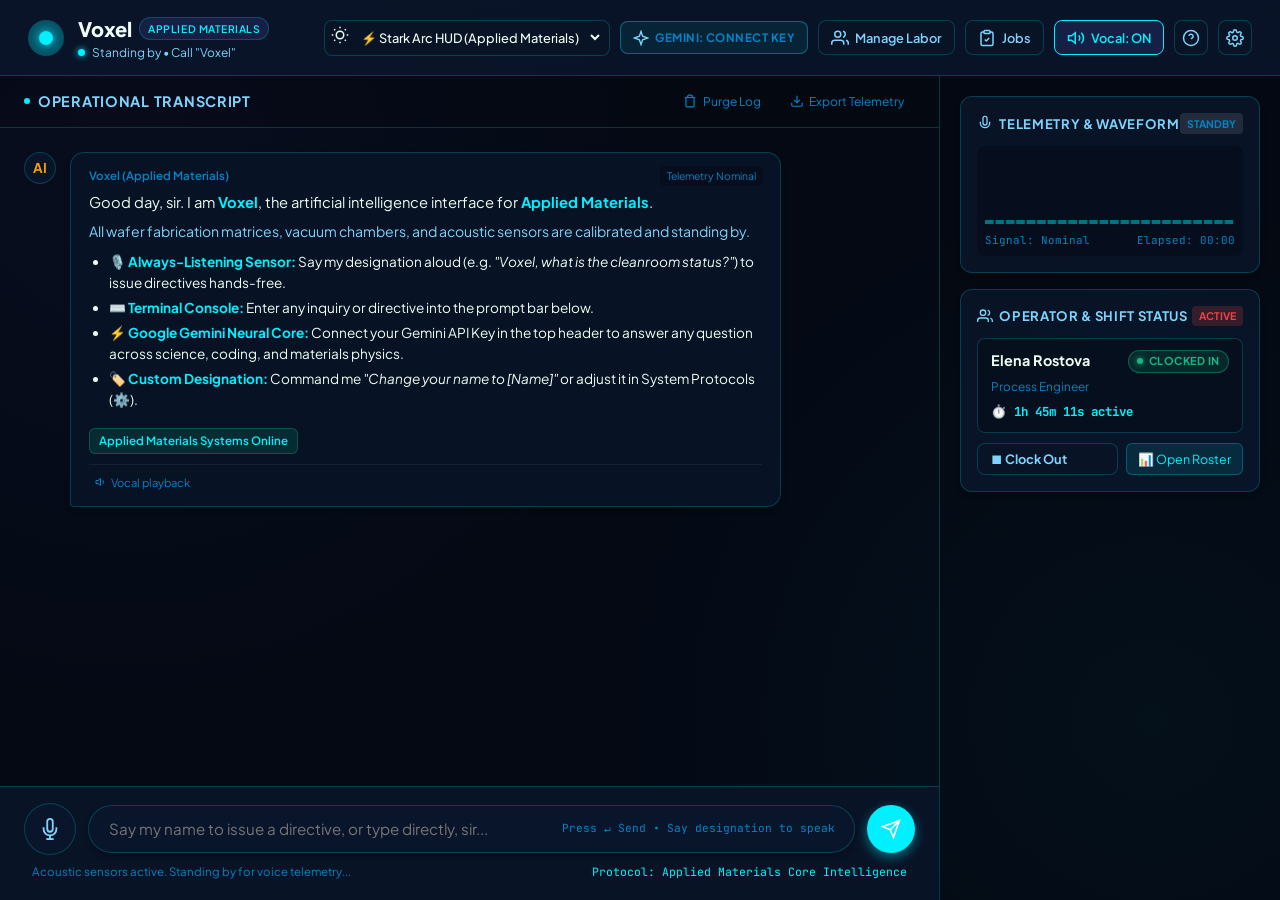
==== commit 1fe9327e: "Created a new tab for assigning jobs as well as tracking the progress of those jobs Removal of unnes" ====
--- a/index.html
+++ b/index.html
@@ -68,6 +68,16 @@
             <path d="M16 3.13a4 4 0 0 1 0 7.75"></path>
           </svg>
           <span class="btn-label">Manage Labor</span>
+        </button>
+
+        <!-- Cleanroom Jobs & Assignments Navigation Button -->
+        <button id="navJobsBtn" class="action-btn nav-jobs-btn" title="Cleanroom Jobs & Assignments Telemetry" aria-label="Jobs & Assignments">
+          <svg width="18" height="18" viewBox="0 0 24 24" fill="none" stroke="currentColor" stroke-width="2">
+            <path d="M16 4h2a2 2 0 0 1 2 2v14a2 2 0 0 1-2 2H6a2 2 0 0 1-2-2V6a2 2 0 0 1 2-2h2"></path>
+            <rect x="8" y="2" width="8" height="4" rx="1" ry="1"></rect>
+            <path d="M9 14l2 2 4-4"></path>
+          </svg>
+          <span class="btn-label">Jobs</span>
         </button>
 
         <!-- Voice Output Toggle -->
@@ -380,6 +390,128 @@
           </div>
         </div>
       </section>
+
+      <!-- Cleanroom Jobs & Assignments Section -->
+      <section class="jobs-section" id="jobsSection" style="display: none;" aria-label="Cleanroom Jobs & Assignments Section">
+        <!-- Jobs Header Bar -->
+        <div class="jobs-header-bar">
+          <div class="jobs-header-left">
+            <button id="backToHudFromJobsBtn" class="action-btn back-btn" title="Return to Operational HUD" aria-label="Return to Operational HUD">
+              <svg width="16" height="16" viewBox="0 0 24 24" fill="none" stroke="currentColor" stroke-width="2">
+                <line x1="19" y1="12" x2="5" y2="12"></line>
+                <polyline points="12 19 5 12 12 5"></polyline>
+              </svg>
+              <span>Back to HUD</span>
+            </button>
+            <div class="jobs-title-group">
+              <div class="jobs-title">
+                <span class="jobs-dot"></span>
+                <h2>Cleanroom Jobs & Assignments</h2>
+              </div>
+              <p class="jobs-sub">Applied Materials Fabrication Facility • Shift Operations Queue</p>
+            </div>
+          </div>
+          <div class="jobs-header-right">
+            <!-- Worker View / Manager View Switcher Tabs -->
+            <div class="jobs-tab-group">
+              <button type="button" id="tabWorkerViewBtn" class="action-btn tab-btn active">
+                👷 Worker View
+              </button>
+              <button type="button" id="tabManagerViewBtn" class="action-btn tab-btn">
+                📋 Manager View
+              </button>
+            </div>
+            <!-- Active Worker Switcher -->
+            <div class="jobs-worker-select-wrap">
+              <label for="jobsWorkerSelect" class="sr-only">Select Worker Queue</label>
+              <select id="jobsWorkerSelect" class="form-select jobs-worker-dropdown" aria-label="Select Worker Queue">
+                <!-- Dynamically populated -->
+              </select>
+            </div>
+          </div>
+        </div>
+
+        <!-- Clock-in Notice (Shown if worker is clocked out) -->
+        <div class="jobs-clockin-notice" id="jobsClockinNotice" style="display: none;" role="alert">
+          <!-- Populated dynamically -->
+        </div>
+
+        <!-- WORKER VIEW CONTAINER -->
+        <div class="jobs-view-container" id="jobsWorkerViewContainer">
+          <!-- All Jobs Done Celebratory Card -->
+          <div id="workerAllDoneSummary" style="display: none;"></div>
+
+          <!-- Active & Queued Jobs Column -->
+          <div class="worker-jobs-queue">
+            <div class="section-subheading">
+              <h3>Active & Queued Assignments (In Priority Order)</h3>
+              <span class="subheading-hint">Complete steps in order • Only 1 job in-progress at a time</span>
+            </div>
+            <div class="worker-jobs-list" id="workerActiveJobsList">
+              <!-- Dynamically populated via jobsEngine.renderWorkerView() -->
+            </div>
+          </div>
+
+          <!-- Completed Jobs History -->
+          <div class="worker-completed-section">
+            <div class="section-subheading">
+              <h3>Completed Assignments (Shift History)</h3>
+            </div>
+            <div class="worker-completed-list" id="workerCompletedJobsList">
+              <!-- Dynamically populated -->
+            </div>
+          </div>
+        </div>
+
+        <!-- MANAGER VIEW CONTAINER -->
+        <div class="jobs-view-container" id="jobsManagerViewContainer" style="display: none;">
+          <!-- Top Manager Action Toolbar -->
+          <div class="manager-toolbar">
+            <div class="toolbar-title">
+              <h3>Facility Workforce & Job Allocation Overview</h3>
+              <p>Live status across all cleanroom technicians, current assignments, and shift progress</p>
+            </div>
+            <button type="button" id="managerCreateJobBtn" class="primary-btn add-job-btn">
+              + Create New Cleanroom Job
+            </button>
+          </div>
+
+          <!-- Manager Overview Table Card -->
+          <div class="widget-card manager-overview-card">
+            <div class="card-header">
+              <h4>Cleanroom Personnel Live Task Matrix</h4>
+            </div>
+            <div class="table-responsive">
+              <table class="manager-table" aria-label="Worker Job Overview Matrix">
+                <thead>
+                  <tr>
+                    <th>Technician</th>
+                    <th>Shift Status</th>
+                    <th>Current Job</th>
+                    <th>Steps Progress</th>
+                    <th>Job Status</th>
+                    <th>Action</th>
+                  </tr>
+                </thead>
+                <tbody id="managerOverviewTbody">
+                  <!-- Dynamically populated -->
+                </tbody>
+              </table>
+            </div>
+          </div>
+
+          <!-- All Jobs & Steps Management List -->
+          <div class="manager-jobs-section">
+            <div class="section-subheading">
+              <h3>Master Cleanroom Job Roster & Sequential Step Editor</h3>
+              <span class="subheading-hint">Reorder priorities & steps • Arrow controls • Live step sequencing</span>
+            </div>
+            <div class="manager-jobs-list" id="managerJobsList">
+              <!-- Dynamically populated -->
+            </div>
+          </div>
+        </div>
+      </section>
     </main>
 
     <!-- Settings Modal -->
@@ -535,6 +667,17 @@
               </ul>
             </div>
             <div class="help-card">
+              <h4>📋 Cleanroom Jobs & Sequential Steps</h4>
+              <ul>
+                <li>"Voxel, open Jobs"</li>
+                <li>"Voxel, what's my current job?"</li>
+                <li>"Voxel, what's my next step?"</li>
+                <li>"Voxel, complete step"</li>
+                <li>"Voxel, mark job complete"</li>
+                <li>"Voxel, how many steps are left?"</li>
+              </ul>
+            </div>
+            <div class="help-card">
               <h4>⚡ Interface HUD Protocols</h4>
               <ul>
                 <li>"Change theme to Stark" (Stark Arc HUD)</li>
@@ -562,6 +705,84 @@
         </div>
       </div>
     </div>
+
+    <!-- Create Job Modal -->
+    <div class="modal-overlay" id="jobCreateModal" aria-hidden="true">
+      <div class="modal-window">
+        <div class="modal-header">
+          <h2>+ Create Cleanroom Job Assignment</h2>
+          <button class="modal-close-btn modal-close-jobs">&times;</button>
+        </div>
+        <div class="modal-body">
+          <form id="createJobForm">
+            <div class="form-row">
+              <label for="newJobTitle">Job Title:</label>
+              <input type="text" id="newJobTitle" class="form-input" placeholder="e.g. CVD Vacuum Purge & Deposition Prep" required />
+            </div>
+            <div class="form-row">
+              <label for="newJobDesc">Description (Optional):</label>
+              <textarea id="newJobDesc" class="form-input" rows="2" placeholder="Brief technical procedure overview..."></textarea>
+            </div>
+            <div class="form-row">
+              <label for="newJobWorkerSelect">Assign To Technician:</label>
+              <select id="newJobWorkerSelect" class="form-select">
+                <!-- Dynamically populated -->
+              </select>
+            </div>
+            <div class="form-row">
+              <label for="newJobPriority">Priority Order (1 = Top Priority):</label>
+              <input type="number" id="newJobPriority" class="form-input" min="1" max="99" value="1" required />
+            </div>
+            <div class="form-row">
+              <label for="newJobStepsText">Sequential Steps (One per line, in order):</label>
+              <textarea id="newJobStepsText" class="form-input" rows="4" placeholder="Inspect vacuum flange gaskets&#10;Initiate high-purity argon flush&#10;Verify mass flow controllers at 250 sccm" required></textarea>
+              <small class="form-hint">Steps are strictly sequential: lower-numbered steps must be completed before higher ones.</small>
+            </div>
+            <div class="modal-btn-row">
+              <button type="submit" class="primary-btn">Create & Assign Job</button>
+              <button type="button" class="ghost-btn modal-close-jobs">Cancel</button>
+            </div>
+          </form>
+        </div>
+      </div>
+    </div>
+
+    <!-- Edit Job Modal -->
+    <div class="modal-overlay" id="jobEditModal" aria-hidden="true">
+      <div class="modal-window">
+        <div class="modal-header">
+          <h2>Edit Cleanroom Assignment</h2>
+          <button class="modal-close-btn modal-close-jobs">&times;</button>
+        </div>
+        <div class="modal-body">
+          <form id="editJobForm">
+            <input type="hidden" id="editJobId" />
+            <div class="form-row">
+              <label for="editJobTitle">Job Title:</label>
+              <input type="text" id="editJobTitle" class="form-input" required />
+            </div>
+            <div class="form-row">
+              <label for="editJobDesc">Description:</label>
+              <textarea id="editJobDesc" class="form-input" rows="2"></textarea>
+            </div>
+            <div class="form-row">
+              <label for="editJobWorkerSelect">Assigned Technician:</label>
+              <select id="editJobWorkerSelect" class="form-select">
+                <!-- Dynamically populated -->
+              </select>
+            </div>
+            <div class="form-row">
+              <label for="editJobPriority">Priority Order:</label>
+              <input type="number" id="editJobPriority" class="form-input" min="1" max="99" required />
+            </div>
+            <div class="modal-btn-row">
+              <button type="submit" class="primary-btn">Save Changes</button>
+              <button type="button" class="ghost-btn modal-close-jobs">Cancel</button>
+            </div>
+          </form>
+        </div>
+      </div>
+    </div>
   </div>
 
   <!-- Audio Tone Synthesizer & Alarm (via Web Audio API) -->
@@ -570,6 +791,7 @@
   <!-- Scripts -->
   <script src="js/speech.js"></script>
   <script src="js/labor.js"></script>
+  <script src="js/jobs.js"></script>
   <script src="js/commands.js"></script>
   <script src="js/ai.js"></script>
   <script src="js/app.js"></script>
--- a/css/styles.css
+++ b/css/styles.css
@@ -2106,3 +2106,987 @@
     justify-content: center;
   }
 }
+
+/* ==========================================================================
+   CLEANROOM JOBS & ASSIGNMENTS STYLES
+   ========================================================================== */
+
+.nav-jobs-btn.active {
+  background: rgba(0, 240, 255, 0.2);
+  border-color: var(--accent-primary);
+  color: var(--accent-primary);
+  box-shadow: 0 0 10px var(--accent-glow);
+}
+
+.jobs-section {
+  grid-column: 1 / -1;
+  display: flex;
+  flex-direction: column;
+  height: 100%;
+  overflow-y: auto;
+  padding: 1.25rem 1.5rem;
+  background: var(--bg-primary);
+  gap: 1.25rem;
+  animation: fadeIn 0.25s ease;
+}
+
+.jobs-header-bar {
+  display: flex;
+  justify-content: space-between;
+  align-items: center;
+  flex-wrap: wrap;
+  gap: 1rem;
+  padding-bottom: 1rem;
+  border-bottom: 1px solid var(--border-color);
+}
+
+.jobs-header-left {
+  display: flex;
+  align-items: center;
+  gap: 1rem;
+}
+
+.jobs-title-group {
+  display: flex;
+  flex-direction: column;
+  gap: 0.25rem;
+}
+
+.jobs-title {
+  display: flex;
+  align-items: center;
+  gap: 0.6rem;
+}
+
+.jobs-title h2 {
+  font-size: 1.35rem;
+  font-weight: 700;
+  color: var(--text-main);
+  letter-spacing: -0.01em;
+  margin: 0;
+}
+
+.jobs-dot {
+  width: 9px;
+  height: 9px;
+  border-radius: 50%;
+  background: var(--accent-primary);
+  box-shadow: 0 0 10px var(--accent-primary);
+  animation: pulse-dot 2s infinite ease-in-out;
+}
+
+.jobs-sub {
+  font-size: 0.8rem;
+  color: var(--text-muted);
+  margin: 0;
+}
+
+.jobs-header-right {
+  display: flex;
+  align-items: center;
+  gap: 0.85rem;
+  flex-wrap: wrap;
+}
+
+.jobs-tab-group {
+  display: flex;
+  background: var(--bg-secondary);
+  border: 1px solid var(--border-color);
+  border-radius: 8px;
+  padding: 3px;
+  gap: 4px;
+}
+
+.jobs-tab-group .tab-btn {
+  background: transparent;
+  border: 1px solid transparent;
+  color: var(--text-muted);
+  font-size: 0.82rem;
+  font-weight: 600;
+  padding: 0.45rem 0.85rem;
+  border-radius: 6px;
+  cursor: pointer;
+  transition: all 0.2s ease;
+}
+
+.jobs-tab-group .tab-btn:hover {
+  color: var(--text-main);
+  background: rgba(255, 255, 255, 0.05);
+}
+
+.jobs-tab-group .tab-btn.active {
+  background: rgba(0, 240, 255, 0.2);
+  border-color: var(--accent-primary);
+  color: var(--accent-primary);
+  box-shadow: 0 0 10px var(--accent-glow);
+}
+
+.jobs-worker-select-wrap {
+  min-width: 200px;
+}
+
+.jobs-worker-dropdown {
+  background: var(--bg-secondary);
+  border: 1px solid var(--border-color);
+  color: var(--text-main);
+  padding: 0.48rem 0.85rem;
+  border-radius: 8px;
+  font-size: 0.85rem;
+  font-weight: 600;
+  width: 100%;
+  cursor: pointer;
+}
+
+.jobs-worker-dropdown:focus {
+  border-color: var(--accent-primary);
+  outline: none;
+  box-shadow: 0 0 8px var(--accent-glow);
+}
+
+/* Clock-in Notice (Cleanroom protocol alert) */
+.jobs-clockin-notice {
+  background: rgba(245, 158, 11, 0.12);
+  border: 1px solid rgba(245, 158, 11, 0.45);
+  border-radius: 10px;
+  padding: 0.85rem 1.25rem;
+  display: flex;
+  align-items: center;
+  justify-content: space-between;
+  gap: 1rem;
+  color: #fbbf24;
+  animation: fadeIn 0.25s ease;
+}
+
+.jobs-clockin-notice .notice-icon {
+  font-size: 1.35rem;
+}
+
+.jobs-clockin-notice .notice-text {
+  flex: 1;
+  font-size: 0.9rem;
+  line-height: 1.4;
+  color: #fef3c7;
+}
+
+.jobs-clockin-notice .mini-btn {
+  padding: 0.45rem 1rem;
+  font-size: 0.82rem;
+  white-space: nowrap;
+}
+
+/* Jobs View Containers */
+.jobs-view-container {
+  display: flex;
+  flex-direction: column;
+  gap: 1.5rem;
+}
+
+.section-subheading {
+  display: flex;
+  justify-content: space-between;
+  align-items: baseline;
+  flex-wrap: wrap;
+  gap: 0.5rem;
+  margin-bottom: 0.85rem;
+}
+
+.section-subheading h3 {
+  font-size: 1.05rem;
+  font-weight: 700;
+  color: var(--text-main);
+  margin: 0;
+}
+
+.subheading-hint {
+  font-size: 0.78rem;
+  color: var(--text-dim);
+}
+
+/* All Done Celebratory Card */
+.all-done-card {
+  background: linear-gradient(135deg, rgba(0, 240, 255, 0.12), rgba(16, 185, 129, 0.12));
+  border: 1px solid rgba(0, 240, 255, 0.45);
+  border-radius: 14px;
+  padding: 1.75rem;
+  text-align: center;
+  box-shadow: 0 0 25px rgba(0, 240, 255, 0.18);
+  animation: fadeIn 0.3s ease;
+}
+
+.all-done-icon {
+  font-size: 2.25rem;
+  margin-bottom: 0.4rem;
+}
+
+.all-done-card h3 {
+  font-size: 1.35rem;
+  color: var(--text-main);
+  margin: 0 0 0.4rem 0;
+  font-weight: 800;
+}
+
+.all-done-card p {
+  color: var(--text-muted);
+  font-size: 0.92rem;
+  margin: 0 0 1.25rem 0;
+}
+
+.all-done-stats {
+  display: flex;
+  justify-content: center;
+  gap: 1.25rem;
+  flex-wrap: wrap;
+}
+
+.stat-box {
+  background: rgba(4, 9, 20, 0.65);
+  border: 1px solid var(--border-color);
+  padding: 0.6rem 1.1rem;
+  border-radius: 8px;
+  font-size: 0.88rem;
+  color: var(--text-main);
+}
+
+/* Worker Jobs Queue & Cards */
+.worker-jobs-queue {
+  display: flex;
+  flex-direction: column;
+}
+
+.worker-jobs-list {
+  display: flex;
+  flex-direction: column;
+  gap: 1rem;
+}
+
+.job-card {
+  background: var(--bg-card);
+  border: 1px solid var(--border-color);
+  border-radius: 12px;
+  padding: 1.25rem;
+  position: relative;
+  transition: all 0.25s ease;
+  backdrop-filter: var(--glass-blur);
+}
+
+.job-card:hover {
+  border-color: rgba(0, 240, 255, 0.35);
+  background: var(--bg-card-hover);
+}
+
+.job-card.current-active-job {
+  border-color: var(--accent-primary);
+  background: rgba(8, 26, 52, 0.92);
+  box-shadow: 0 0 20px rgba(0, 240, 255, 0.22);
+}
+
+.job-card.up-next-job {
+  border-color: rgba(245, 158, 11, 0.5);
+  background: rgba(20, 25, 40, 0.85);
+  box-shadow: 0 0 14px rgba(245, 158, 11, 0.15);
+}
+
+.job-card.is-locked-job {
+  opacity: 0.72;
+  border-style: dashed;
+  border-color: rgba(255, 255, 255, 0.15);
+  background: rgba(8, 14, 26, 0.75);
+}
+
+.job-lock-overlay {
+  background: rgba(239, 68, 68, 0.12);
+  border: 1px solid rgba(239, 68, 68, 0.35);
+  border-radius: 8px;
+  padding: 0.6rem 1rem;
+  color: #fca5a5;
+  display: flex;
+  align-items: center;
+  gap: 0.6rem;
+  margin-bottom: 0.85rem;
+  font-size: 0.88rem;
+  font-weight: 600;
+}
+
+.job-card-header {
+  margin-bottom: 0.85rem;
+}
+
+.job-title-row {
+  display: flex;
+  align-items: center;
+  gap: 0.65rem;
+  flex-wrap: wrap;
+}
+
+.job-priority-pill {
+  font-size: 0.78rem;
+  font-weight: 800;
+  padding: 0.2rem 0.55rem;
+  border-radius: 6px;
+  background: rgba(0, 240, 255, 0.15);
+  color: var(--accent-primary);
+  border: 1px solid rgba(0, 240, 255, 0.3);
+  font-family: var(--font-mono);
+}
+
+.job-priority-pill.completed {
+  background: rgba(16, 185, 129, 0.15);
+  color: #34d399;
+  border-color: rgba(16, 185, 129, 0.3);
+}
+
+.job-title {
+  font-size: 1.15rem;
+  font-weight: 700;
+  color: var(--text-main);
+  margin: 0;
+  flex: 1;
+  min-width: 200px;
+}
+
+.up-next-badge {
+  background: rgba(245, 158, 11, 0.2);
+  border: 1px solid var(--accent-secondary);
+  color: var(--accent-secondary);
+  font-size: 0.75rem;
+  font-weight: 700;
+  padding: 0.2rem 0.6rem;
+  border-radius: 6px;
+  letter-spacing: 0.03em;
+  text-transform: uppercase;
+  animation: pulse-dot 2s infinite ease-in-out;
+}
+
+.active-job-badge {
+  background: rgba(0, 240, 255, 0.2);
+  border: 1px solid var(--accent-primary);
+  color: var(--accent-primary);
+  font-size: 0.75rem;
+  font-weight: 700;
+  padding: 0.2rem 0.6rem;
+  border-radius: 6px;
+  letter-spacing: 0.03em;
+  text-transform: uppercase;
+  box-shadow: 0 0 10px var(--accent-glow);
+}
+
+.job-status-badge {
+  font-size: 0.72rem;
+  font-weight: 700;
+  padding: 0.25rem 0.65rem;
+  border-radius: 20px;
+  text-transform: uppercase;
+  letter-spacing: 0.05em;
+}
+
+.job-status-badge.not-started {
+  background: rgba(100, 116, 139, 0.15);
+  border: 1px solid rgba(100, 116, 139, 0.35);
+  color: #94a3b8;
+}
+
+.job-status-badge.in-progress {
+  background: rgba(245, 158, 11, 0.2);
+  border: 1px solid rgba(245, 158, 11, 0.5);
+  color: #fbbf24;
+  box-shadow: 0 0 8px rgba(245, 158, 11, 0.2);
+}
+
+.job-status-badge.completed {
+  background: rgba(16, 185, 129, 0.15);
+  border: 1px solid rgba(16, 185, 129, 0.4);
+  color: #34d399;
+}
+
+.job-desc {
+  font-size: 0.88rem;
+  color: var(--text-muted);
+  margin: 0.5rem 0 0.85rem 0;
+  line-height: 1.45;
+}
+
+.job-progress-wrapper {
+  margin: 0.85rem 0;
+}
+
+.job-progress-meta {
+  display: flex;
+  justify-content: space-between;
+  font-size: 0.82rem;
+  color: var(--text-muted);
+  margin-bottom: 0.4rem;
+}
+
+.job-progress-bar {
+  height: 8px;
+  background: rgba(255, 255, 255, 0.08);
+  border-radius: 5px;
+  overflow: hidden;
+}
+
+.progress-fill {
+  background: linear-gradient(90deg, var(--accent-secondary), var(--accent-primary));
+  height: 100%;
+  border-radius: 5px;
+  transition: width 0.35s ease;
+  box-shadow: 0 0 10px var(--accent-glow);
+}
+
+/* Steps List within Job Card */
+.job-steps-list {
+  display: flex;
+  flex-direction: column;
+  gap: 0.65rem;
+  margin-top: 1rem;
+}
+
+.step-item {
+  display: flex;
+  align-items: flex-start;
+  gap: 0.9rem;
+  padding: 0.85rem 1rem;
+  background: rgba(8, 19, 38, 0.75);
+  border: 1px solid rgba(0, 240, 255, 0.12);
+  border-radius: 10px;
+  transition: all 0.2s ease;
+}
+
+.step-item.completed-step {
+  background: rgba(0, 240, 255, 0.03);
+  border-color: rgba(0, 240, 255, 0.15);
+}
+
+.step-item.available-step {
+  border-color: var(--accent-primary);
+  background: rgba(0, 240, 255, 0.06);
+  box-shadow: 0 0 12px rgba(0, 240, 255, 0.1);
+}
+
+.step-item.locked-step {
+  opacity: 0.48;
+  background: rgba(4, 9, 20, 0.5);
+  border-color: rgba(255, 255, 255, 0.05);
+}
+
+/* Touch-optimized Checkboxes (44px min for cleanroom high-reliability use) */
+.step-control {
+  display: flex;
+  align-items: center;
+  justify-content: center;
+}
+
+.step-checkbox {
+  width: 44px;
+  height: 44px;
+  min-width: 44px;
+  border-radius: 10px;
+  display: flex;
+  align-items: center;
+  justify-content: center;
+  cursor: pointer;
+  transition: all 0.2s ease;
+  font-weight: 700;
+  outline: none;
+  touch-action: manipulation;
+  user-select: none;
+}
+
+.step-checkbox.unchecked {
+  background: rgba(0, 240, 255, 0.1);
+  border: 2px solid var(--accent-primary);
+  color: var(--accent-primary);
+  font-size: 1.1rem;
+}
+
+.step-checkbox.unchecked:hover {
+  background: var(--accent-primary);
+  color: #040914;
+  transform: scale(1.05);
+  box-shadow: 0 0 12px var(--accent-glow);
+}
+
+.step-checkbox.checked.undoable {
+  background: var(--accent-primary);
+  border: 2px solid var(--accent-primary);
+  color: #040914;
+  font-size: 1.25rem;
+}
+
+.step-checkbox.checked.undoable:hover {
+  background: rgba(239, 68, 68, 0.25);
+  border-color: #ef4444;
+  color: #ef4444;
+  box-shadow: 0 0 10px rgba(239, 68, 68, 0.4);
+}
+
+.step-checkbox.checked.locked-checked {
+  background: rgba(0, 240, 255, 0.35);
+  border: 2px solid rgba(0, 240, 255, 0.5);
+  color: #040914;
+  cursor: not-allowed;
+  font-size: 1.15rem;
+}
+
+.step-checkbox.locked {
+  background: rgba(255, 255, 255, 0.03);
+  border: 2px solid rgba(255, 255, 255, 0.12);
+  color: var(--text-dim);
+  cursor: not-allowed;
+  font-size: 1rem;
+}
+
+.step-content {
+  flex: 1;
+}
+
+.step-header-row {
+  display: flex;
+  align-items: center;
+  justify-content: space-between;
+  gap: 0.5rem;
+  margin-bottom: 0.3rem;
+}
+
+.step-number-tag {
+  font-size: 0.76rem;
+  font-weight: 700;
+  text-transform: uppercase;
+  letter-spacing: 0.05em;
+  color: var(--accent-primary);
+}
+
+.step-time {
+  font-size: 0.74rem;
+  color: var(--text-dim);
+  font-family: var(--font-mono);
+}
+
+.step-text {
+  font-size: 0.93rem;
+  color: var(--text-main);
+  line-height: 1.45;
+}
+
+/* Mark Job Complete Box */
+.mark-job-complete-box {
+  margin-top: 1.1rem;
+  padding: 1rem 1.25rem;
+  background: linear-gradient(135deg, rgba(0, 240, 255, 0.12), rgba(16, 185, 129, 0.12));
+  border: 1px solid var(--accent-primary);
+  border-radius: 10px;
+  display: flex;
+  align-items: center;
+  justify-content: space-between;
+  gap: 1rem;
+  flex-wrap: wrap;
+  box-shadow: 0 0 16px rgba(0, 240, 255, 0.15);
+  animation: fadeIn 0.3s ease;
+}
+
+.complete-ready-text {
+  font-weight: 700;
+  font-size: 0.95rem;
+  color: var(--text-main);
+}
+
+.mark-complete-btn {
+  padding: 0.65rem 1.35rem;
+  font-size: 0.95rem;
+  font-weight: 700;
+  min-height: 44px;
+}
+
+/* Completed Jobs Section */
+.worker-completed-section {
+  margin-top: 1.5rem;
+}
+
+.worker-completed-list {
+  display: flex;
+  flex-direction: column;
+  gap: 0.85rem;
+}
+
+.completed-job-card {
+  opacity: 0.85;
+  border-color: rgba(0, 240, 255, 0.2);
+  background: rgba(8, 16, 32, 0.7);
+}
+
+.job-completed-meta {
+  display: flex;
+  gap: 0.5rem;
+  align-items: center;
+  font-size: 0.82rem;
+  color: var(--text-muted);
+  margin-top: 0.4rem;
+}
+
+/* MANAGER VIEW */
+.manager-toolbar {
+  display: flex;
+  align-items: center;
+  justify-content: space-between;
+  gap: 1rem;
+  flex-wrap: wrap;
+  padding-bottom: 0.5rem;
+}
+
+.toolbar-title h3 {
+  font-size: 1.1rem;
+  font-weight: 700;
+  color: var(--text-main);
+  margin: 0 0 0.25rem 0;
+}
+
+.toolbar-title p {
+  font-size: 0.8rem;
+  color: var(--text-muted);
+  margin: 0;
+}
+
+.add-job-btn {
+  font-size: 0.88rem;
+  padding: 0.55rem 1.1rem;
+}
+
+.manager-overview-card {
+  margin-bottom: 0.5rem;
+}
+
+.table-responsive {
+  overflow-x: auto;
+  border-radius: 8px;
+}
+
+.manager-table {
+  width: 100%;
+  border-collapse: collapse;
+  font-size: 0.86rem;
+}
+
+.manager-table th,
+.manager-table td {
+  padding: 0.75rem 1rem;
+  text-align: left;
+  border-bottom: 1px solid rgba(0, 240, 255, 0.1);
+  vertical-align: middle;
+}
+
+.manager-table th {
+  background: rgba(4, 9, 20, 0.6);
+  font-size: 0.75rem;
+  text-transform: uppercase;
+  letter-spacing: 0.05em;
+  color: var(--text-dim);
+  font-weight: 700;
+}
+
+.manager-table tr:hover td {
+  background: rgba(0, 240, 255, 0.03);
+}
+
+.worker-table-cell {
+  display: flex;
+  flex-direction: column;
+}
+
+.worker-table-cell strong {
+  color: var(--text-main);
+}
+
+.worker-table-cell small {
+  color: var(--text-dim);
+  font-size: 0.75rem;
+}
+
+.status-pill {
+  display: inline-block;
+  padding: 0.2rem 0.6rem;
+  border-radius: 12px;
+  font-size: 0.74rem;
+  font-weight: 700;
+}
+
+.status-pill.idle {
+  background: rgba(100, 116, 139, 0.15);
+  color: #94a3b8;
+}
+
+.status-pill.not-started {
+  background: rgba(100, 116, 139, 0.18);
+  color: #94a3b8;
+}
+
+.status-pill.in-progress {
+  background: rgba(245, 158, 11, 0.2);
+  color: #fbbf24;
+}
+
+.status-pill.completed {
+  background: rgba(16, 185, 129, 0.18);
+  color: #34d399;
+}
+
+.ghost-btn.mini-btn {
+  background: rgba(0, 240, 255, 0.1);
+  border: 1px solid rgba(0, 240, 255, 0.25);
+  color: var(--accent-primary);
+  font-size: 0.78rem;
+  padding: 0.35rem 0.7rem;
+  border-radius: 6px;
+  cursor: pointer;
+  transition: all 0.2s ease;
+}
+
+.ghost-btn.mini-btn:hover {
+  background: var(--accent-primary);
+  color: #040914;
+}
+
+/* Manager Job Editor List */
+.manager-jobs-section {
+  display: flex;
+  flex-direction: column;
+  gap: 1rem;
+}
+
+.manager-jobs-list {
+  display: flex;
+  flex-direction: column;
+  gap: 1rem;
+}
+
+.manager-job-item {
+  background: var(--bg-card);
+  border: 1px solid var(--border-color);
+  border-radius: 10px;
+  padding: 1.1rem;
+  display: flex;
+  flex-direction: column;
+  gap: 0.85rem;
+}
+
+.manager-job-header {
+  display: flex;
+  align-items: center;
+  justify-content: space-between;
+  gap: 1rem;
+  flex-wrap: wrap;
+}
+
+.manager-job-left {
+  display: flex;
+  align-items: center;
+  gap: 0.85rem;
+  flex: 1;
+  min-width: 240px;
+}
+
+.priority-badge {
+  width: 34px;
+  height: 34px;
+  border-radius: 8px;
+  background: rgba(0, 240, 255, 0.15);
+  border: 1px solid rgba(0, 240, 255, 0.3);
+  color: var(--accent-primary);
+  display: flex;
+  align-items: center;
+  justify-content: center;
+  font-weight: 800;
+  font-family: var(--font-mono);
+  font-size: 0.95rem;
+}
+
+.manager-job-left h4 {
+  font-size: 1.05rem;
+  font-weight: 700;
+  color: var(--text-main);
+  margin: 0 0 0.25rem 0;
+}
+
+.manager-job-meta {
+  display: flex;
+  align-items: center;
+  gap: 0.5rem;
+  font-size: 0.8rem;
+  color: var(--text-muted);
+  flex-wrap: wrap;
+}
+
+.manager-job-actions {
+  display: flex;
+  align-items: center;
+  gap: 0.4rem;
+}
+
+.action-btn.mini {
+  padding: 0.35rem 0.65rem;
+  font-size: 0.78rem;
+}
+
+.action-btn.mini.danger {
+  color: #ef4444;
+  border-color: rgba(239, 68, 68, 0.3);
+}
+
+.action-btn.mini.danger:hover {
+  background: rgba(239, 68, 68, 0.2);
+  border-color: #ef4444;
+}
+
+/* Manager Steps Block */
+.manager-steps-block {
+  padding-top: 0.75rem;
+  border-top: 1px solid rgba(255, 255, 255, 0.08);
+}
+
+.manager-steps-block h5 {
+  font-size: 0.82rem;
+  font-weight: 700;
+  text-transform: uppercase;
+  letter-spacing: 0.05em;
+  color: var(--text-dim);
+  margin: 0 0 0.5rem 0;
+}
+
+.manager-steps-list {
+  display: flex;
+  flex-direction: column;
+  gap: 0.35rem;
+  margin-bottom: 0.65rem;
+}
+
+.manager-step-row {
+  display: flex;
+  align-items: center;
+  gap: 0.65rem;
+  padding: 0.45rem 0.65rem;
+  background: rgba(4, 9, 20, 0.5);
+  border-radius: 6px;
+  border: 1px solid rgba(255, 255, 255, 0.04);
+}
+
+.step-num-tag {
+  width: 24px;
+  height: 24px;
+  min-width: 24px;
+  display: flex;
+  align-items: center;
+  justify-content: center;
+  background: rgba(0, 240, 255, 0.2);
+  border-radius: 4px;
+  font-size: 0.76rem;
+  font-weight: 700;
+  color: var(--accent-primary);
+  font-family: var(--font-mono);
+}
+
+.step-text-val {
+  flex: 1;
+  font-size: 0.88rem;
+  color: var(--text-main);
+}
+
+.step-text-val.completed {
+  text-decoration: line-through;
+  opacity: 0.6;
+}
+
+.step-manager-actions {
+  display: flex;
+  align-items: center;
+  gap: 0.25rem;
+}
+
+.icon-btn.mini {
+  width: 26px;
+  height: 26px;
+  padding: 0;
+  display: flex;
+  align-items: center;
+  justify-content: center;
+  border-radius: 4px;
+  background: rgba(255, 255, 255, 0.06);
+  border: 1px solid rgba(255, 255, 255, 0.1);
+  color: var(--text-muted);
+  cursor: pointer;
+  font-size: 0.82rem;
+  transition: all 0.2s ease;
+}
+
+.icon-btn.mini:hover {
+  background: rgba(0, 240, 255, 0.2);
+  border-color: var(--accent-primary);
+  color: var(--accent-primary);
+}
+
+.icon-btn.mini.danger:hover {
+  background: rgba(239, 68, 68, 0.2);
+  border-color: #ef4444;
+  color: #ef4444;
+}
+
+.add-step-inline-form {
+  display: flex;
+  gap: 0.5rem;
+  align-items: center;
+}
+
+.form-input.mini {
+  padding: 0.4rem 0.75rem;
+  font-size: 0.82rem;
+  flex: 1;
+}
+
+.secondary-btn.mini-btn {
+  padding: 0.4rem 0.85rem;
+  font-size: 0.82rem;
+  white-space: nowrap;
+}
+
+/* Mobile & Tablet Responsiveness for Jobs Section */
+@media (max-width: 960px) {
+  .jobs-header-bar {
+    flex-direction: column;
+    align-items: stretch;
+  }
+  .jobs-header-left {
+    justify-content: space-between;
+  }
+  .jobs-header-right {
+    flex-direction: column;
+    align-items: stretch;
+  }
+  .jobs-tab-group {
+    width: 100%;
+  }
+  .jobs-tab-group .tab-btn {
+    flex: 1;
+    text-align: center;
+    justify-content: center;
+  }
+  .jobs-worker-select-wrap {
+    width: 100%;
+  }
+  .job-title-row {
+    flex-direction: column;
+    align-items: flex-start;
+  }
+  .mark-job-complete-box {
+    flex-direction: column;
+    align-items: stretch;
+    text-align: center;
+  }
+  .mark-complete-btn {
+    width: 100%;
+  }
+  .manager-toolbar {
+    flex-direction: column;
+    align-items: stretch;
+  }
+  .add-job-btn {
+    width: 100%;
+  }
+}
+
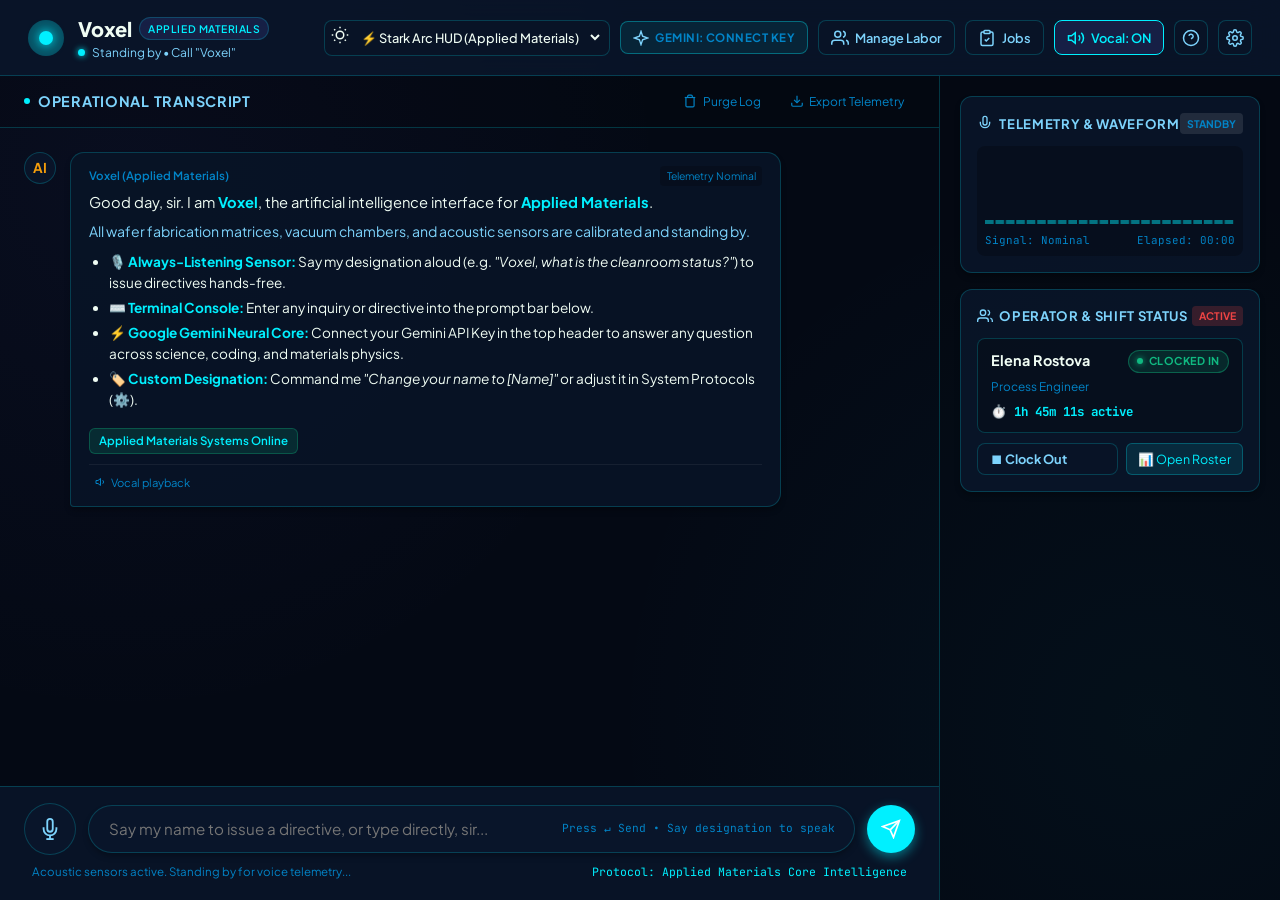
==== commit c382392a: "feat: complete Jobs & Assignments section with sequential steps, lock rules, manager controls, and v" ====
--- a/index.html
+++ b/index.html
@@ -673,6 +673,7 @@
                 <li>"Voxel, what's my current job?"</li>
                 <li>"Voxel, what's my next step?"</li>
                 <li>"Voxel, complete step"</li>
+                <li>"Voxel, Read Step 2"</li>
                 <li>"Voxel, mark job complete"</li>
                 <li>"Voxel, how many steps are left?"</li>
               </ul>
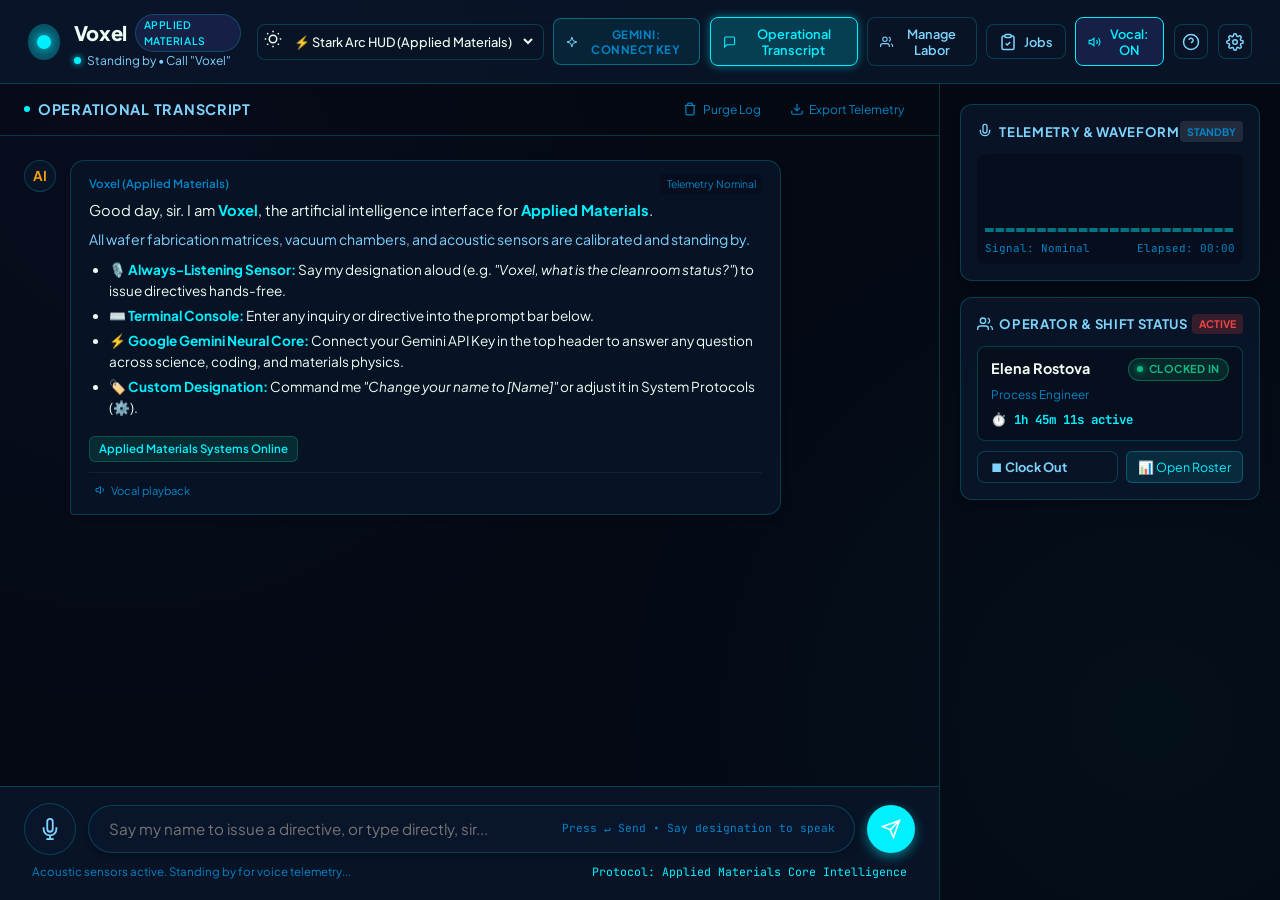
==== commit 69f70ff2: "feat: add Operational Transcript (Start-up Screen) navigation button and voice prompts for Manage La" ====
--- a/index.html
+++ b/index.html
@@ -57,6 +57,14 @@
             <path d="M12 2l2.4 7.2L22 12l-7.6 2.8L12 22l-2.4-7.2L2 12l7.6-2.8z"></path>
           </svg>
           <span id="geminiCorePill" class="core-pill offline">Gemini: Connect Key</span>
+        </button>
+
+        <!-- Operational Transcript Screen (Start-up Screen) Navigation Button -->
+        <button id="navTranscriptBtn" class="action-btn nav-transcript-btn active" title="Operational Transcript Screen (Start-up Screen)" aria-label="Operational Transcript Screen">
+          <svg width="18" height="18" viewBox="0 0 24 24" fill="none" stroke="currentColor" stroke-width="2">
+            <path d="M21 15a2 2 0 0 1-2 2H7l-4 4V5a2 2 0 0 1 2-2h14a2 2 0 0 1 2 2z"></path>
+          </svg>
+          <span class="btn-label">Operational Transcript</span>
         </button>
 
         <!-- Cleanroom Labor & Workforce Navigation Button -->
@@ -662,7 +670,8 @@
                 <li>"Voxel, Start Labor Clock" / "Stop Labor Clock"</li>
                 <li>"Voxel, Clock me in" / "Clock me out"</li>
                 <li>"Voxel, how long has the labor clock been going?"</li>
-                <li>"Voxel, open Manage Labor" / "Voxel, go back"</li>
+                <li>"Voxel, open Manage Labor" / "open Labor tab"</li>
+                <li>"Voxel, open Operational Transcript" / "open Start-up Screen"</li>
                 <li>"Voxel, simulate next day"</li>
               </ul>
             </div>
--- a/css/styles.css
+++ b/css/styles.css
@@ -2083,7 +2083,9 @@
   color: #ef4444;
 }
 
-.nav-labor-btn.active {
+.nav-transcript-btn.active,
+.nav-labor-btn.active,
+.nav-jobs-btn.active {
   background: rgba(0, 240, 255, 0.2);
   border-color: var(--accent-primary);
   color: var(--accent-primary);
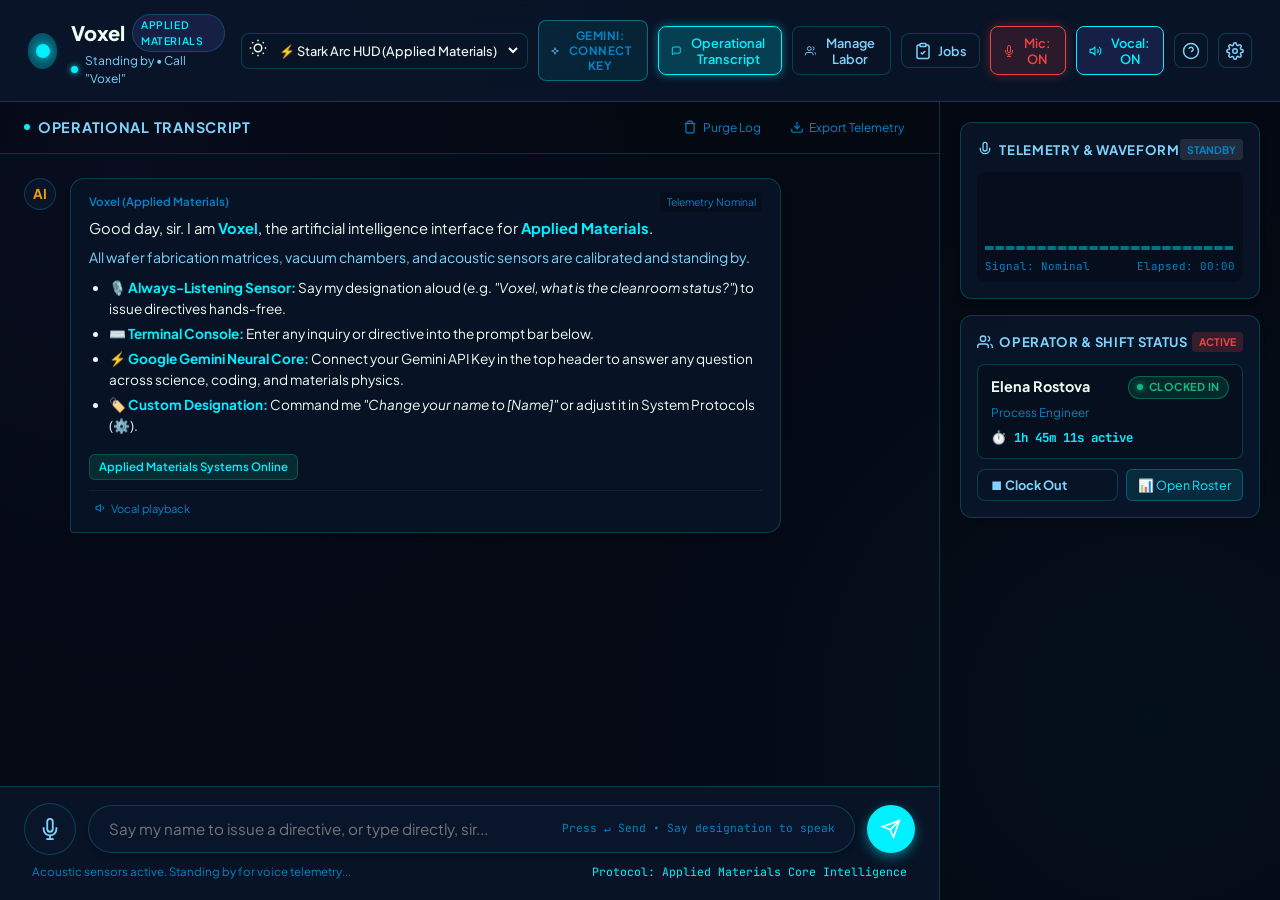
==== commit 3676c453: "Ai agent can do all functions of the website by voice feat: add voice and text assistant system with" ====
--- a/index.html
+++ b/index.html
@@ -86,6 +86,17 @@
             <path d="M9 14l2 2 4-4"></path>
           </svg>
           <span class="btn-label">Jobs</span>
+        </button>
+
+        <!-- Global Acoustic Sensor / Mic Toggle (Active on all tabs) -->
+        <button id="headerMicBtn" class="action-btn header-mic-btn active" title="Toggle Acoustic Sensors / Microphone" aria-label="Toggle Microphone Sensor">
+          <svg class="mic-icon" width="18" height="18" viewBox="0 0 24 24" fill="none" stroke="currentColor" stroke-width="2">
+            <path d="M12 1a3 3 0 0 0-3 3v8a3 3 0 0 0 6 0V4a3 3 0 0 0-3-3z"></path>
+            <path d="M19 10v2a7 7 0 0 1-14 0v-2"></path>
+            <line x1="12" y1="19" x2="12" y2="23"></line>
+            <line x1="8" y1="23" x2="16" y2="23"></line>
+          </svg>
+          <span class="btn-label" id="headerMicLabel">Mic: ON</span>
         </button>
 
         <!-- Voice Output Toggle -->
@@ -150,13 +161,6 @@
         <!-- Chat Messages Container -->
         <div class="chat-messages" id="chatMessages">
           <!-- Injected via JS -->
-        </div>
-
-        <!-- Live Speech Recognition Interim Preview Toast -->
-        <div class="speech-interim-box" id="interimBox">
-          <div class="speech-pulse-ring"></div>
-          <span class="interim-label">Audio Sensor:</span>
-          <span class="interim-text" id="interimText">"Awaiting vocal input..."</span>
         </div>
 
         <!-- Unified Input Bar (Text + Voice) -->
@@ -522,6 +526,13 @@
       </section>
     </main>
 
+    <!-- Global Speech Recognition Live Interim Preview Toast (Active on all tabs) -->
+    <div class="speech-interim-box" id="interimBox">
+      <div class="speech-pulse-ring"></div>
+      <span class="interim-label">Audio Sensor:</span>
+      <span class="interim-text" id="interimText">"Awaiting vocal input..."</span>
+    </div>
+
     <!-- Settings Modal -->
     <div class="modal-overlay" id="settingsModal" aria-hidden="true">
       <div class="modal-window">
--- a/css/styles.css
+++ b/css/styles.css
@@ -549,21 +549,86 @@
   background: rgba(255, 255, 255, 0.08);
 }
 
-/* Live Interim Speech Toast */
+/* Live Interim Speech Toast (Global across all tabs) */
 .speech-interim-box {
   display: none;
+  position: fixed;
+  bottom: 24px;
+  left: 50%;
+  transform: translateX(-50%);
+  z-index: 99999;
   align-items: center;
   gap: 0.75rem;
-  margin: 0 1.5rem 0.75rem;
-  padding: 0.65rem 1rem;
-  background: rgba(239, 68, 68, 0.12);
-  border: 1px solid rgba(239, 68, 68, 0.3);
+  padding: 0.65rem 1.25rem;
+  background: rgba(8, 22, 48, 0.95);
+  border: 1px solid var(--accent-primary);
+  border-radius: 30px;
+  box-shadow: 0 8px 32px rgba(0, 0, 0, 0.8), 0 0 15px var(--accent-glow);
+  backdrop-filter: blur(12px);
+  animation: fadeIn 0.2s ease;
+  pointer-events: none;
+  max-width: 90vw;
+}
+
+.speech-interim-box.active {
+  display: flex;
+}
+
+/* Header Global Mic Button */
+.header-mic-btn {
+  transition: all 0.2s ease;
+}
+
+.header-mic-btn.active {
+  background: rgba(239, 68, 68, 0.15);
+  border-color: #ef4444;
+  color: #ef4444;
+  box-shadow: 0 0 12px rgba(239, 68, 68, 0.35);
+}
+
+.header-mic-btn.active .mic-icon {
+  animation: pulse-dot 1.2s infinite ease-in-out;
+}
+
+/* HUD Action Toast Notifications (Global across all tabs) */
+.action-toast-container {
+  position: fixed;
+  top: 75px;
+  right: 20px;
+  z-index: 99999;
+  display: flex;
+  flex-direction: column;
+  gap: 0.6rem;
+  pointer-events: none;
+}
+
+.action-toast {
+  display: flex;
+  align-items: center;
+  gap: 0.75rem;
+  padding: 0.75rem 1.25rem;
+  background: rgba(8, 22, 48, 0.95);
+  border: 1px solid var(--accent-primary);
   border-radius: 10px;
-  animation: fadeIn 0.2s ease;
-}
-
-.speech-interim-box.active {
-  display: flex;
+  color: var(--text-main);
+  box-shadow: 0 8px 24px rgba(0, 0, 0, 0.6), 0 0 15px var(--accent-glow);
+  backdrop-filter: blur(12px);
+  animation: slideInRight 0.3s ease;
+  pointer-events: auto;
+  max-width: 420px;
+}
+
+.action-toast.fade-out {
+  animation: fadeOutRight 0.3s ease forwards;
+}
+
+.toast-dot {
+  width: 8px;
+  height: 8px;
+  min-width: 8px;
+  border-radius: 50%;
+  background: var(--accent-primary);
+  box-shadow: 0 0 8px var(--accent-primary);
 }
 
 .speech-pulse-ring {
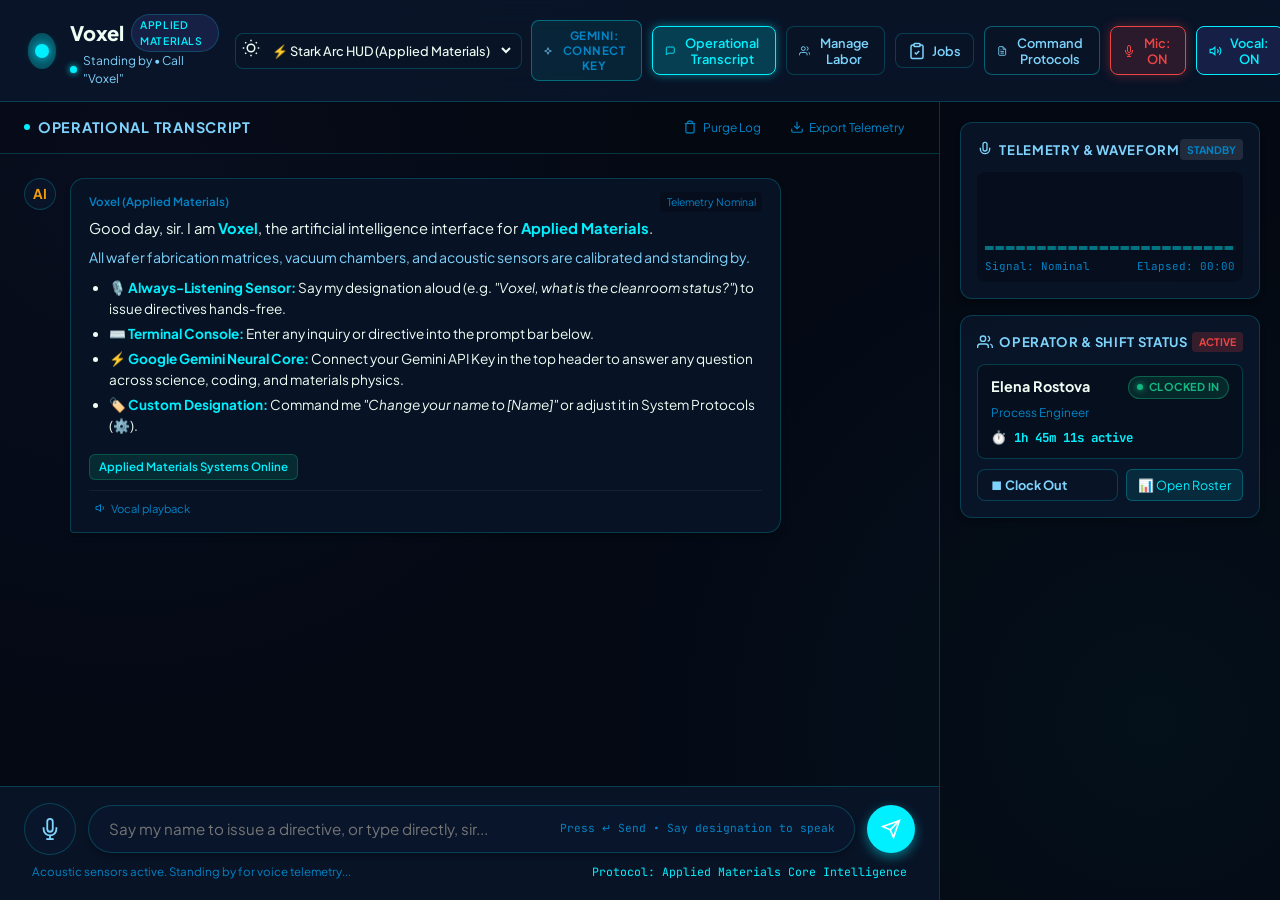
==== commit 4650a6f7: "Add Worker/Manager view prompts, View Queue directive for active technician jobs, vocal speech mute " ====
--- a/index.html
+++ b/index.html
@@ -86,6 +86,18 @@
             <path d="M9 14l2 2 4-4"></path>
           </svg>
           <span class="btn-label">Jobs</span>
+        </button>
+
+        <!-- Voxel Command Protocols Navigation Button -->
+        <button id="navProtocolsBtn" class="action-btn nav-protocols-btn" title="Voxel Command Protocols Guide" aria-label="Command Protocols">
+          <svg width="18" height="18" viewBox="0 0 24 24" fill="none" stroke="currentColor" stroke-width="2">
+            <path d="M14 2H6a2 2 0 0 0-2 2v16a2 2 0 0 0 2 2h12a2 2 0 0 0 2-2V8z"></path>
+            <polyline points="14 2 14 8 20 8"></polyline>
+            <line x1="16" y1="13" x2="8" y2="13"></line>
+            <line x1="16" y1="17" x2="8" y2="17"></line>
+            <polyline points="10 9 9 9 8 9"></polyline>
+          </svg>
+          <span class="btn-label">Command Protocols</span>
         </button>
 
         <!-- Global Acoustic Sensor / Mic Toggle (Active on all tabs) -->
@@ -659,7 +671,7 @@
     <div class="modal-overlay" id="helpModal" aria-hidden="true">
       <div class="modal-window">
         <div class="modal-header">
-          <h2>🎙️ Voxel Command Protocols</h2>
+          <h2 id="helpModalTitle">🎙️ Voxel Command Protocols</h2>
           <button class="modal-close-btn" id="closeHelpBtn">&times;</button>
         </div>
         <div class="modal-body">
@@ -676,18 +688,19 @@
               </ul>
             </div>
             <div class="help-card">
-              <h4>📊 Cleanroom Labor & Labor Clock</h4>
+              <h4>📊 Cleanroom Labor & Shifts</h4>
               <ul>
                 <li>"Voxel, Start Labor Clock" / "Stop Labor Clock"</li>
                 <li>"Voxel, Clock me in" / "Clock me out"</li>
-                <li>"Voxel, how long has the labor clock been going?"</li>
-                <li>"Voxel, open Manage Labor" / "open Labor tab"</li>
-                <li>"Voxel, open Operational Transcript" / "open Start-up Screen"</li>
+                <li>"Voxel, who is clocked in?" / "who is clocked out?"</li>
+                <li>"Voxel, how long has Elena been clocked in?"</li>
+                <li>"Voxel, shift status report"</li>
+                <li>"Voxel, open Manage Labor"</li>
                 <li>"Voxel, simulate next day"</li>
               </ul>
             </div>
             <div class="help-card">
-              <h4>📋 Cleanroom Jobs & Sequential Steps</h4>
+              <h4>📋 Cleanroom Jobs & Steps</h4>
               <ul>
                 <li>"Voxel, open Jobs"</li>
                 <li>"Voxel, what's my current job?"</li>
@@ -699,6 +712,34 @@
               </ul>
             </div>
             <div class="help-card">
+              <h4>👔 Manager & Worker Views</h4>
+              <ul>
+                <li>"Voxel, open worker view" / "switch to worker view"</li>
+                <li>"Voxel, open manager view" / "switch to manager view"</li>
+                <li>"Voxel, view queue" (opens active technician's job queue)</li>
+                <li>"Voxel, view queue for Alex" / "view queue for Elena"</li>
+                <li>"Voxel, what jobs need to be done?" / "pending jobs"</li>
+                <li>"Voxel, what jobs are completed?" / "in progress jobs"</li>
+              </ul>
+            </div>
+            <div class="help-card">
+              <h4>🔇 Vocal Speech & Audio Controls</h4>
+              <ul>
+                <li>"Voxel, turn off vocal speaking"</li>
+                <li>"Voxel, mute voice" / "voice off"</li>
+                <li>"Voxel, turn on vocal speaking" / "unmute voice"</li>
+                <li>"Voxel, stop speaking" / "be quiet"</li>
+              </ul>
+            </div>
+            <div class="help-card">
+              <h4>🎙️ Command Protocols Navigation</h4>
+              <ul>
+                <li>"Voxel, open command protocols" / "protocols panel"</li>
+                <li>"Voxel, close command protocols" / "dismiss protocols"</li>
+                <li>"Voxel, open Operational Transcript" / "go back"</li>
+              </ul>
+            </div>
+            <div class="help-card">
               <h4>⚡ Interface HUD Protocols</h4>
               <ul>
                 <li>"Change theme to Stark" (Stark Arc HUD)</li>
--- a/css/styles.css
+++ b/css/styles.css
@@ -2150,11 +2150,23 @@
 
 .nav-transcript-btn.active,
 .nav-labor-btn.active,
-.nav-jobs-btn.active {
+.nav-jobs-btn.active,
+.nav-protocols-btn.active {
   background: rgba(0, 240, 255, 0.2);
   border-color: var(--accent-primary);
   color: var(--accent-primary);
   box-shadow: 0 0 10px var(--accent-glow);
+}
+
+.nav-protocols-btn {
+  border-color: rgba(0, 240, 255, 0.35);
+  transition: all 0.25s cubic-bezier(0.4, 0, 0.2, 1);
+}
+
+.nav-protocols-btn:hover {
+  background: rgba(0, 240, 255, 0.15);
+  border-color: var(--accent-primary);
+  box-shadow: 0 0 8px var(--accent-glow);
 }
 
 @media (max-width: 960px) {
